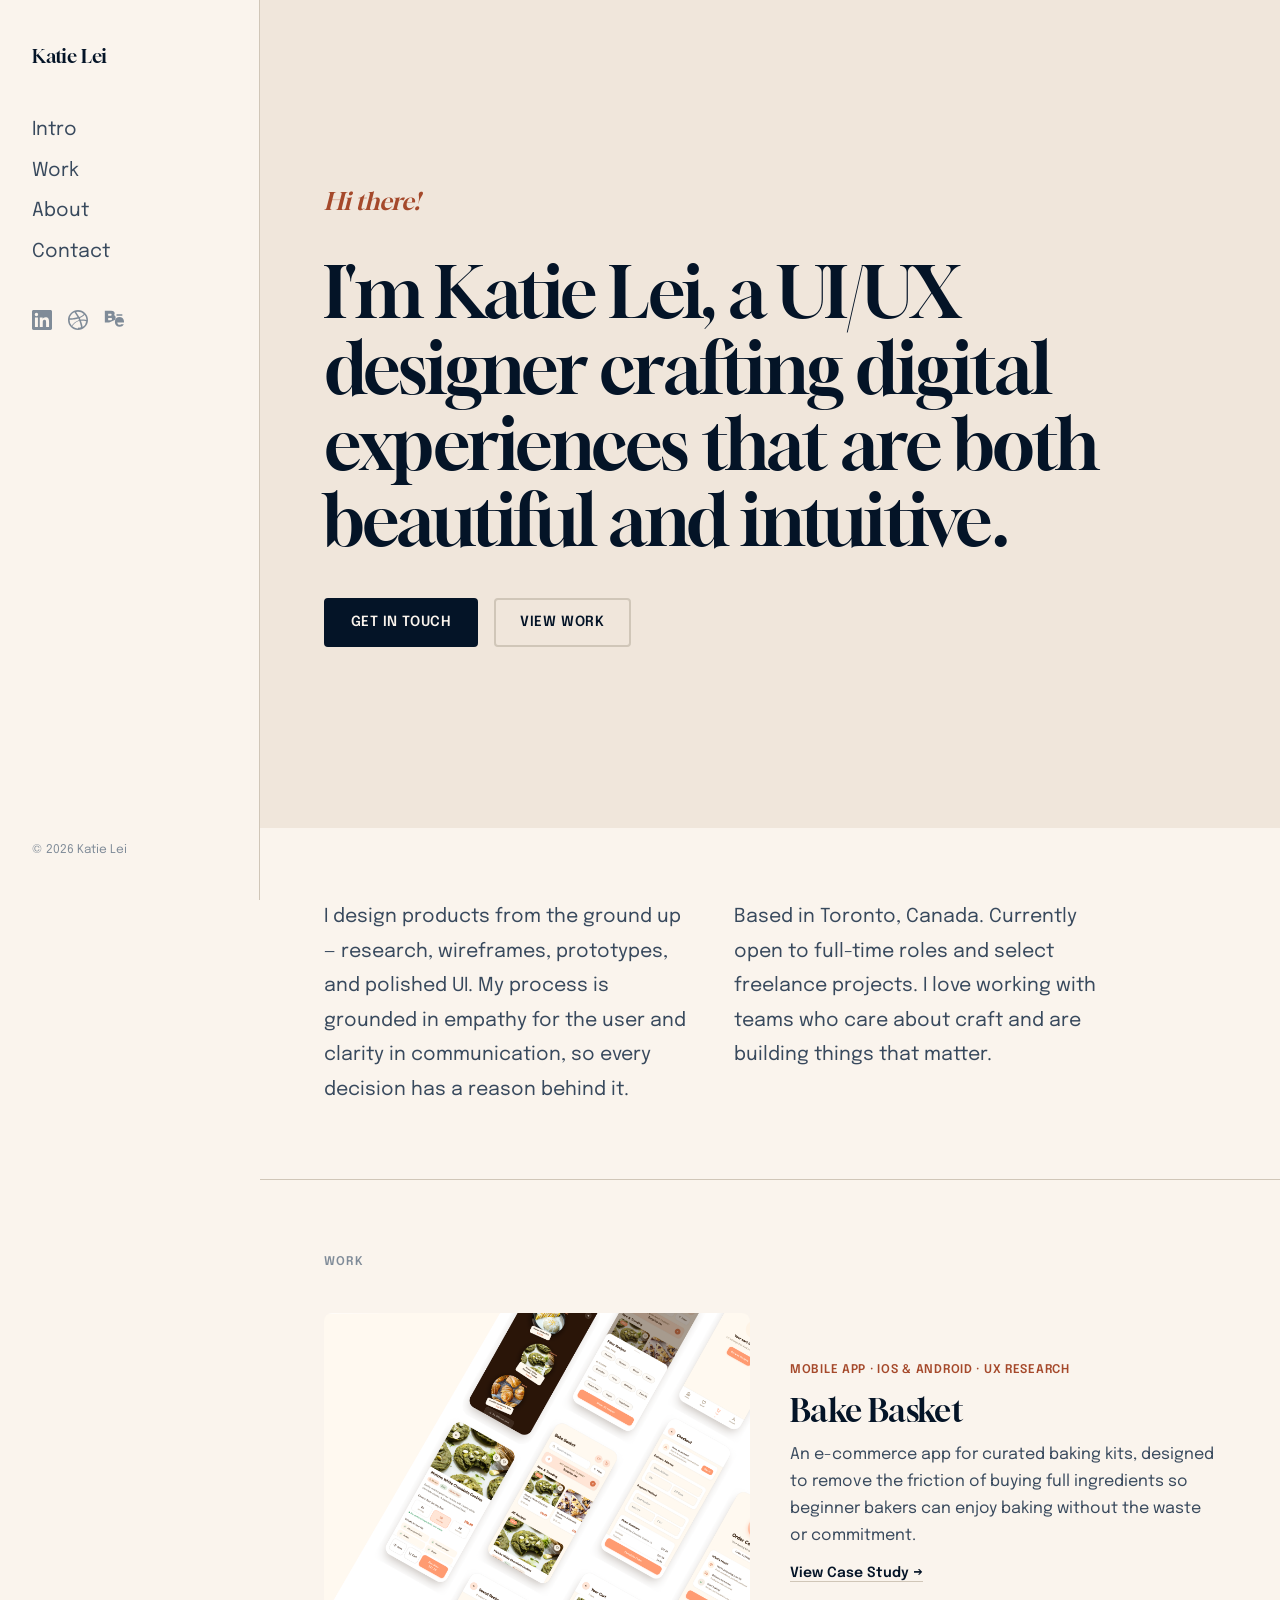
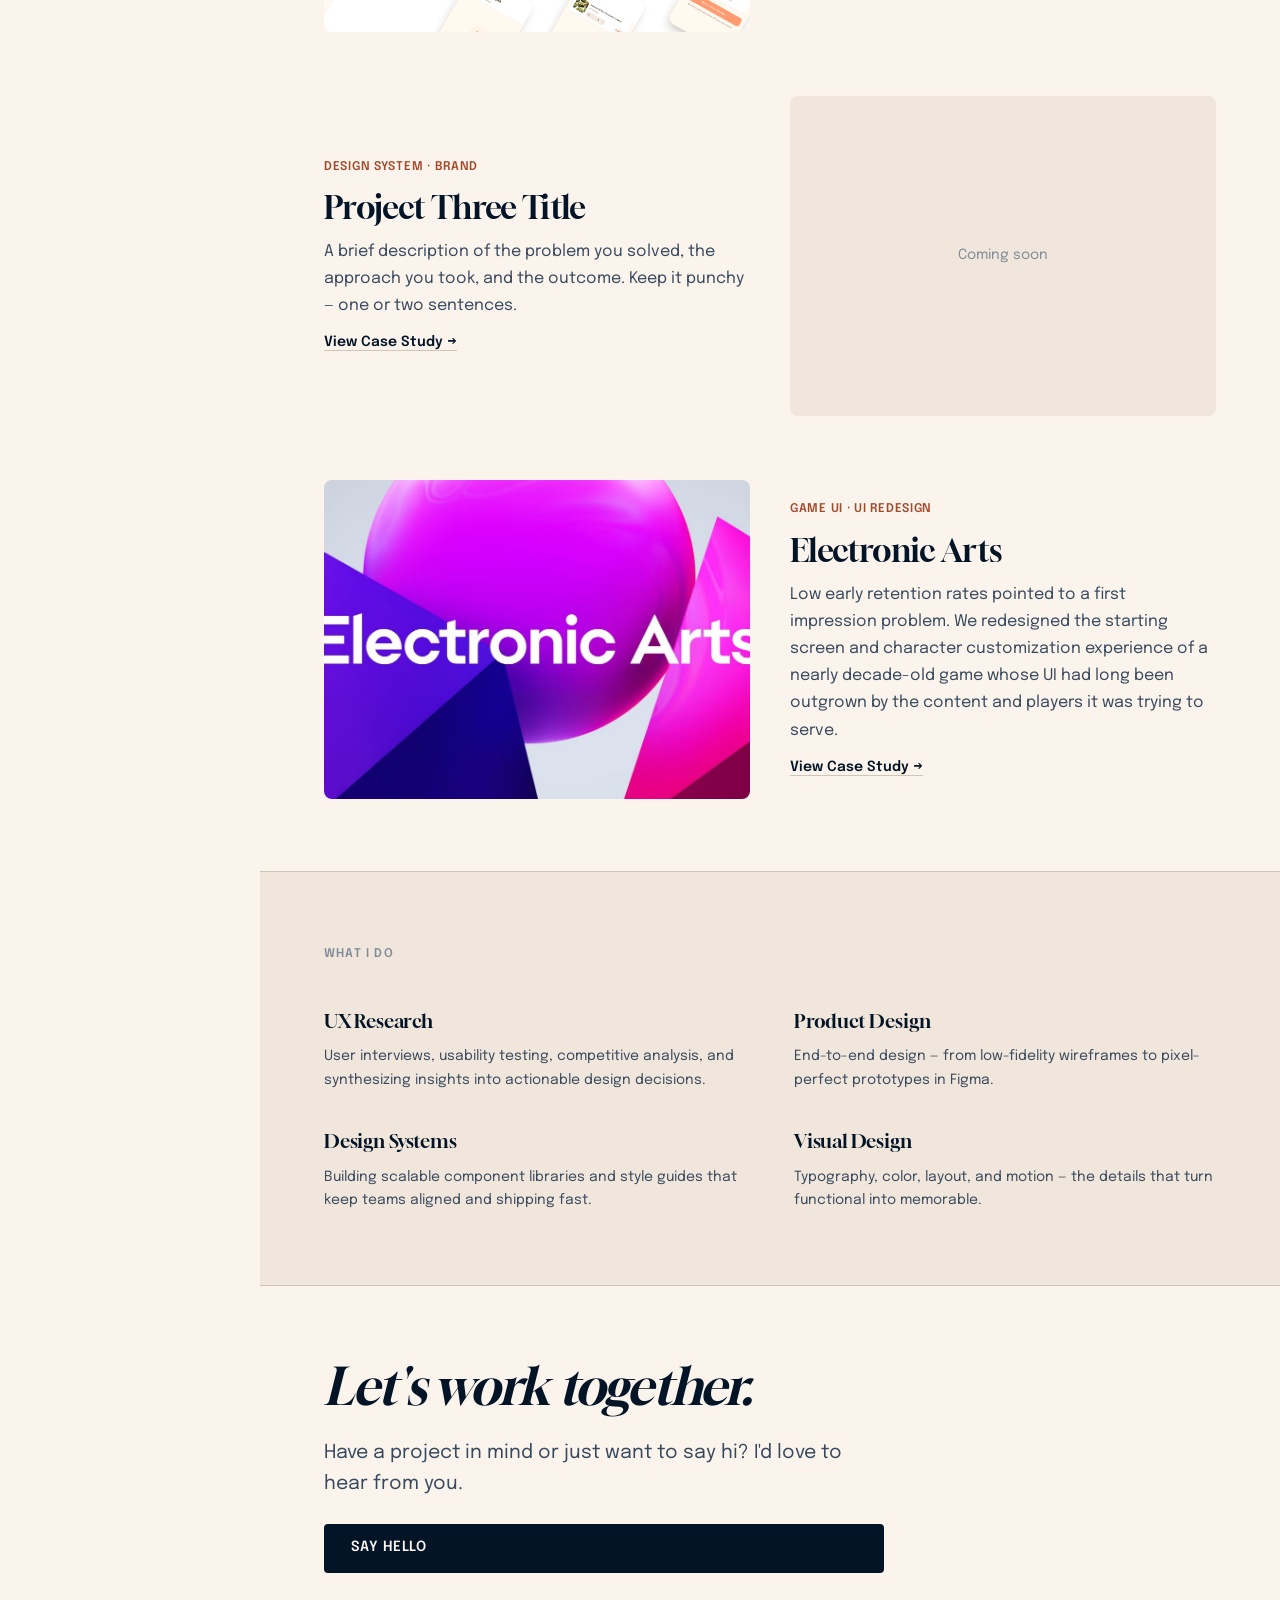
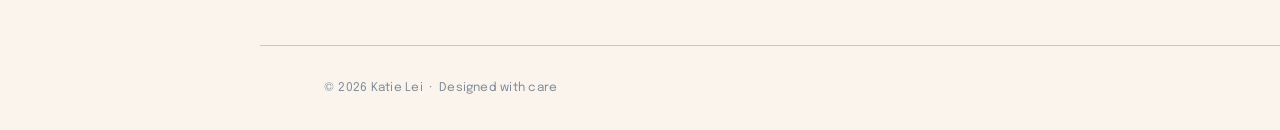
==== index.html @ fad23f59 "Initial commit: portfolio site with Bake Basket and EA case studies Co-Authored-By: Claude Sonnet 4." ====
<!DOCTYPE html>
<html lang="en">
<head>
  <meta charset="UTF-8">
  <meta name="viewport" content="width=device-width, initial-scale=1.0">
  <title>Katie Lei — UI/UX Designer</title>
  <link rel="stylesheet" href="style.css">
</head>
<body>

  <!-- SIDEBAR -->
  <aside class="site-sidebar">
    <div class="sidebar-top">
      <a href="index.html" class="site-title">Katie Lei</a>
      <nav class="site-nav">
        <a href="#intro">Intro</a>
        <a href="#work">Work</a>
        <a href="#about">About</a>
        <a href="#contact">Contact</a>
      </nav>
      <div class="social-links">
        <a href="#" aria-label="LinkedIn">
          <svg xmlns="http://www.w3.org/2000/svg" width="20" height="20" viewBox="0 0 24 24" fill="currentColor"><path d="M20.447 20.452h-3.554v-5.569c0-1.328-.027-3.037-1.852-3.037-1.853 0-2.136 1.445-2.136 2.939v5.667H9.351V9h3.414v1.561h.046c.477-.9 1.637-1.85 3.37-1.85 3.601 0 4.267 2.37 4.267 5.455v6.286zM5.337 7.433a2.062 2.062 0 0 1-2.063-2.065 2.064 2.064 0 1 1 2.063 2.065zm1.782 13.019H3.555V9h3.564v11.452zM22.225 0H1.771C.792 0 0 .774 0 1.729v20.542C0 23.227.792 24 1.771 24h20.451C23.2 24 24 23.227 24 22.271V1.729C24 .774 23.2 0 22.222 0h.003z"/></svg>
        </a>
        <a href="#" aria-label="Dribbble">
          <svg xmlns="http://www.w3.org/2000/svg" width="20" height="20" viewBox="0 0 24 24" fill="currentColor"><path d="M12 0C5.374 0 0 5.373 0 12c0 6.628 5.374 12 12 12 6.628 0 12-5.372 12-12 0-6.627-5.372-12-12-12zm7.92 5.58a10.1 10.1 0 0 1 2.306 6.423c-.338-.065-3.716-.754-7.116-.327-.077-.189-.146-.378-.231-.566-.208-.496-.438-1-.674-1.49 3.776-1.537 5.494-3.748 5.715-4.04zM12 1.999a10.1 10.1 0 0 1 6.92 2.742c-.189.265-1.733 2.327-5.39 3.7-1.685-3.093-3.553-5.627-3.84-6.018A10.18 10.18 0 0 1 12 2zm-4.27.724c.277.377 2.107 2.916 3.816 5.955-4.816 1.28-9.07 1.258-9.51 1.25A10.12 10.12 0 0 1 7.73 2.724zM1.927 12.012v-.26c.426.009 5.387.074 10.52-1.458.296.574.57 1.158.824 1.742-.134.038-.269.077-.4.12-5.308 1.715-8.124 6.398-8.36 6.813A10.074 10.074 0 0 1 1.927 12zm10.073 10.074c-2.608 0-5.005-.935-6.864-2.476.196-.4 2.439-4.726 8.285-6.756.022-.008.044-.014.065-.022 1.48 3.84 2.09 7.056 2.25 7.995a10.07 10.07 0 0 1-3.736.26zm5.59-1.565c-.112-.663-.673-3.726-2.057-7.512 3.207-.514 6.016.33 6.369.44a10.127 10.127 0 0 1-4.312 7.072z"/></svg>
        </a>
        <a href="#" aria-label="Behance">
          <svg xmlns="http://www.w3.org/2000/svg" width="20" height="20" viewBox="0 0 24 24" fill="currentColor"><path d="M22 7h-7V5h7v2zm1.726 10c-.442 1.297-2.029 3-5.101 3-3.074 0-5.564-1.729-5.564-5.675 0-3.91 2.325-5.92 5.466-5.92 3.082 0 4.964 1.782 5.375 4.426.078.506.109 1.188.095 2.14H15.97c.13 3.211 3.483 3.312 4.588 2.029H23zm-7.726-5.025c.305-2.17 1.945-2.732 3.188-2.732 1.265 0 2.76.76 2.76 2.732H15zm-9.826 3.025H1V1h7.6c4.493 0 4.888 3.505 3.392 5.007 2.13.948 2.74 4.018.908 5.993zM5 6.8h2.987c1.504 0 1.504-2.3 0-2.3H5v2.3zm0 5.4h3.38c1.685 0 1.685-2.6 0-2.6H5v2.6z"/></svg>
        </a>
      </div>
    </div>
    <div class="sidebar-bottom">
      <p class="copyright">© 2026 Katie Lei</p>
    </div>
  </aside>

  <!-- MAIN CONTENT -->
  <main class="site-main">

    <!-- HERO -->
    <section class="hero" id="intro">
      <div class="hero-inner">
        <p class="hero-greeting">Hi there!</p>
        <h1 class="hero-title">I'm Katie Lei, a UI/UX designer crafting digital experiences that are both beautiful and intuitive.</h1>
        <div class="hero-buttons">
          <a href="#contact" class="btn btn-primary">Get In Touch</a>
          <a href="#work" class="btn btn-outline">View Work</a>
        </div>
      </div>
    </section>

    <!-- ABOUT -->
    <section class="about-cols" id="about">
      <div class="about-col">
        <p>I design products from the ground up — research, wireframes, prototypes, and polished UI. My process is grounded in empathy for the user and clarity in communication, so every decision has a reason behind it.</p>
      </div>
      <div class="about-col">
        <p>Based in Toronto, Canada. Currently open to full-time roles and select freelance projects. I love working with teams who care about craft and are building things that matter.</p>
      </div>
    </section>

    <!-- WORK -->
    <section class="work" id="work">
      <h2 class="section-label">Work</h2>
      <div class="work-grid">

        <!-- BAKEBASKET — Project 1 -->
        <article class="work-card">
          <a href="bakebasket-case-study.html" class="work-card-image work-card-image--link">
            <img
              src="images/bakebasket%20display.png"
              alt="Bake Basket app cover"
              loading="lazy"
            />
          </a>
          <div class="work-card-body">
            <span class="work-tag">Mobile App · iOS &amp; Android · UX Research</span>
            <h3>Bake Basket</h3>
            <p>An e-commerce app for curated baking kits, designed to remove the friction of buying full ingredients so beginner bakers can enjoy baking without the waste or commitment.</p>
            <a href="bakebasket-case-study.html" class="work-link">View Case Study →</a>
          </div>
        </article>

        <article class="work-card">
          <div class="work-card-image">
            <div class="work-card-placeholder">
              <span>Coming soon</span>
            </div>
          </div>
          <div class="work-card-body">
            <span class="work-tag">Design System · Brand</span>
            <h3>Project Three Title</h3>
            <p>A brief description of the problem you solved, the approach you took, and the outcome. Keep it punchy — one or two sentences.</p>
            <a href="#" class="work-link">View Case Study →</a>
          </div>
        </article>

        <article class="work-card">
          <a href="game-revamp-case-study.html" class="work-card-image work-card-image--link">
            <img
              src="images/ea.jpg"
              alt="Electronic Arts project cover"
              loading="lazy"
            />
          </a>
          <div class="work-card-body">
            <span class="work-tag">Game UI · UI Redesign</span>
            <h3>Electronic Arts</h3>
            <p>Low early retention rates pointed to a first impression problem. We redesigned the starting screen and character customization experience of a nearly decade-old game whose UI had long been outgrown by the content and players it was trying to serve.</p>
            <a href="game-revamp-case-study.html" class="work-link">View Case Study →</a>
          </div>
        </article>

      </div>
    </section>

    <!-- SKILLS -->
    <section class="skills">
      <h2 class="section-label">What I Do</h2>
      <div class="skills-grid">
        <div class="skill-item">
          <h3>UX Research</h3>
          <p>User interviews, usability testing, competitive analysis, and synthesizing insights into actionable design decisions.</p>
        </div>
        <div class="skill-item">
          <h3>Product Design</h3>
          <p>End-to-end design — from low-fidelity wireframes to pixel-perfect prototypes in Figma.</p>
        </div>
        <div class="skill-item">
          <h3>Design Systems</h3>
          <p>Building scalable component libraries and style guides that keep teams aligned and shipping fast.</p>
        </div>
        <div class="skill-item">
          <h3>Visual Design</h3>
          <p>Typography, color, layout, and motion — the details that turn functional into memorable.</p>
        </div>
      </div>
    </section>

    <!-- CONTACT -->
    <section class="contact" id="contact">
      <div class="contact-inner">
        <h2>Let's work together.</h2>
        <p>Have a project in mind or just want to say hi? I'd love to hear from you.</p>
        <a href="mailto:katie.sinlei@gmail.com" class="btn btn-primary">Say Hello</a>
      </div>
    </section>

    <!-- FOOTER -->
    <footer class="site-footer">
      <p>© 2026 Katie Lei &nbsp;·&nbsp; Designed with care</p>
    </footer>

  </main>

</body>
</html>
---- style.css ----
/* -------------------------------------------------------
   Fonts
------------------------------------------------------- */
@import url('https://fonts.googleapis.com/css2?family=Gloock&family=Epilogue:ital,wght@0,300;0,400;0,500;0,600;0,700;1,300;1,400&display=swap');

/* Albert Sans kept for case study page compatibility */
@font-face {
  font-family: 'Albert Sans';
  src: url('bjork/assets/fonts/AlbertSans-VariableFont_wght.woff2') format('woff2');
  font-weight: 100 900;
  font-style: normal;
}

@font-face {
  font-family: 'Albert Sans';
  src: url('bjork/assets/fonts/AlbertSans-Italic-VariableFont_wght.woff2') format('woff2');
  font-weight: 100 900;
  font-style: italic;
}

/* -------------------------------------------------------
   Design Tokens
------------------------------------------------------- */
:root {
  /* Warm editorial palette — OKLCH */
  --color-bg:          oklch(97% 0.012 72);   /* warm parchment */
  --color-bg-2:        oklch(93% 0.018 72);   /* deeper parchment */
  --color-rule:        oklch(83% 0.022 75);   /* warm tan border */
  --color-ink:         oklch(19% 0.045 252);  /* deep navy */
  --color-ink-2:       oklch(40% 0.04 252);   /* mid navy */
  --color-ink-3:       oklch(63% 0.025 252);  /* light navy */
  --color-accent:      oklch(52% 0.13 38);    /* warm rust */

  /* Legacy aliases used by case study styles */
  --color-foreground:  var(--color-ink);
  --color-background:  var(--color-bg);
  --color-primary:     var(--color-ink);
  --color-secondary:   var(--color-ink-2);
  --color-tertiary:    var(--color-rule);
  --color-quaternary:  var(--color-bg-2);

  /* Typography */
  --font-display: 'Gloock', Georgia, serif;
  --font-body:    'Epilogue', 'Albert Sans', system-ui, sans-serif;
  --font-base:    var(--font-body);

  /* Type scale */
  --size-xs:   0.75rem;
  --size-sm:   0.875rem;
  --size-base: 1rem;
  --size-lg:   1.2rem;
  --size-xl:   1.5rem;
  --size-2xl:  2.25rem;
  --size-3xl:  3.25rem;
  --size-4xl:  5rem;

  /* Layout */
  --sidebar-width:    260px;
  --content-max:      900px;
  --spacing-section:  8vh;

  /* Motion */
  --ease-out: cubic-bezier(0.16, 1, 0.3, 1);
  --dur-fast: 150ms;
  --dur-base: 250ms;
}

/* -------------------------------------------------------
   Reset & Base
------------------------------------------------------- */
*, *::before, *::after { box-sizing: border-box; margin: 0; padding: 0; }

html { scroll-behavior: smooth; }

body {
  font-family: var(--font-body);
  font-size: var(--size-base);
  line-height: 1.7;
  color: var(--color-ink);
  background: var(--color-bg);
  display: flex;
  min-height: 100vh;
  -webkit-font-smoothing: antialiased;
}

a { color: inherit; text-decoration: none; text-underline-offset: 0.25em; }

@media (prefers-reduced-motion: reduce) {
  *, *::before, *::after {
    transition-duration: 0.01ms !important;
    animation-duration: 0.01ms !important;
  }
  html { scroll-behavior: auto; }
}

/* -------------------------------------------------------
   Sidebar
------------------------------------------------------- */
.site-sidebar {
  position: fixed;
  top: 0;
  left: 0;
  width: var(--sidebar-width);
  height: 100vh;
  padding: 2.5rem 2rem;
  display: flex;
  flex-direction: column;
  justify-content: space-between;
  border-right: 1px solid var(--color-rule);
  background: var(--color-bg);
  z-index: 100;
}

.sidebar-top {
  display: flex;
  flex-direction: column;
  gap: 2.5rem;
}

.site-title {
  font-family: var(--font-display);
  font-size: var(--size-lg);
  font-weight: 400;
  letter-spacing: -0.01em;
  color: var(--color-ink);
  transition: color var(--dur-fast) var(--ease-out);
}

.site-title:hover { color: var(--color-accent); }

.site-nav {
  display: flex;
  flex-direction: column;
  gap: 0.3rem;
}

.site-nav a {
  font-size: var(--size-lg);
  font-weight: 400;
  color: var(--color-ink-2);
  transition: color var(--dur-fast) var(--ease-out);
  padding: 0.1rem 0;
}

.site-nav a:hover { color: var(--color-ink); }

.social-links {
  display: flex;
  gap: 1rem;
  align-items: center;
}

.social-links a {
  color: var(--color-ink-3);
  transition: color var(--dur-fast) var(--ease-out);
  display: flex;
  align-items: center;
}

.social-links a:hover { color: var(--color-accent); }

.sidebar-bottom .copyright {
  font-size: var(--size-xs);
  color: var(--color-ink-3);
}

/* -------------------------------------------------------
   Main Content
------------------------------------------------------- */
.site-main {
  margin-left: var(--sidebar-width);
  flex: 1;
  min-height: 100vh;
}

/* -------------------------------------------------------
   Hero
------------------------------------------------------- */
.hero {
  min-height: 92vh;
  background: var(--color-bg-2);
  display: flex;
  align-items: center;
  padding: 6rem 5vw;
}

.hero-inner {
  max-width: var(--content-max);
  display: flex;
  flex-direction: column;
  gap: 2rem;
}

.hero-greeting {
  font-family: var(--font-display);
  font-size: var(--size-xl);
  font-weight: 400;
  font-style: italic;
  color: var(--color-accent);
  margin: 0;
  letter-spacing: 0;
}

.hero-title {
  font-family: var(--font-display);
  font-size: clamp(2.5rem, 5.5vw, 5.25rem);
  font-weight: 400;
  line-height: 1.08;
  letter-spacing: -0.025em;
  color: var(--color-ink);
  margin: 0;
  max-width: 18ch;
}

.hero-buttons {
  display: flex;
  gap: 1rem;
  flex-wrap: wrap;
  padding-top: 0.5rem;
}

/* -------------------------------------------------------
   Section Rule
------------------------------------------------------- */
.section-rule {
  border: none;
  border-top: 1px solid var(--color-rule);
  margin: 0;
}

/* -------------------------------------------------------
   Buttons
------------------------------------------------------- */
.btn {
  display: inline-block;
  padding: 0.75em 1.75em;
  font-family: var(--font-body);
  font-size: var(--size-sm);
  font-weight: 600;
  letter-spacing: 0.04em;
  text-transform: uppercase;
  border-radius: 0.25rem;
  cursor: pointer;
  transition: background var(--dur-fast) var(--ease-out),
              color var(--dur-fast) var(--ease-out),
              border-color var(--dur-fast) var(--ease-out);
}

.btn-primary {
  background: var(--color-ink);
  color: var(--color-bg);
  border: 2px solid var(--color-ink);
}

.btn-primary:hover {
  background: var(--color-accent);
  border-color: var(--color-accent);
}

.btn-outline {
  background: transparent;
  color: var(--color-ink);
  border: 2px solid var(--color-rule);
}

.btn-outline:hover {
  border-color: var(--color-ink);
}

/* -------------------------------------------------------
   About Columns
------------------------------------------------------- */
.about-cols {
  display: grid;
  grid-template-columns: 1fr 1fr;
  gap: 3rem;
  padding: var(--spacing-section) 5vw;
  max-width: var(--content-max);
}

.about-col p {
  font-size: var(--size-lg);
  line-height: 1.8;
  color: var(--color-ink-2);
  max-width: 52ch;
}

/* -------------------------------------------------------
   Work
------------------------------------------------------- */
.work {
  padding: var(--spacing-section) 5vw;
  border-top: 1px solid var(--color-rule);
}

.section-label {
  font-size: var(--size-xs);
  font-weight: 600;
  letter-spacing: 0.1em;
  text-transform: uppercase;
  color: var(--color-ink-3);
  margin-bottom: 2.5rem;
}

.work-grid {
  display: flex;
  flex-direction: column;
  gap: 4rem;
  max-width: var(--content-max);
}

.work-card {
  display: grid;
  grid-template-columns: 1fr 1fr;
  gap: 2.5rem;
  align-items: center;
}

.work-card:nth-child(even) {
  direction: rtl;
}

.work-card:nth-child(even) > * {
  direction: ltr;
}

.work-card-image {
  aspect-ratio: 4/3;
  border-radius: 0.5rem;
  overflow: hidden;
  display: block;
}

.work-card-placeholder {
  width: 100%;
  height: 100%;
  display: flex;
  align-items: center;
  justify-content: center;
  background: var(--color-bg-2);
  color: var(--color-ink-3);
  font-size: var(--size-sm);
}

.work-card-body {
  display: flex;
  flex-direction: column;
  gap: 0.75rem;
}

.work-tag {
  font-size: var(--size-xs);
  font-weight: 600;
  letter-spacing: 0.06em;
  text-transform: uppercase;
  color: var(--color-accent);
}

.work-card h3 {
  font-family: var(--font-display);
  font-size: clamp(var(--size-xl), 2.5vw, var(--size-2xl));
  font-weight: 400;
  line-height: 1.15;
  letter-spacing: -0.02em;
}

.work-card p {
  color: var(--color-ink-2);
  font-size: var(--size-base);
}

.work-link {
  font-size: var(--size-sm);
  font-weight: 600;
  color: var(--color-ink);
  text-decoration: underline;
  text-underline-offset: 0.3em;
  text-decoration-color: var(--color-rule);
  transition: color var(--dur-fast) var(--ease-out),
              text-decoration-color var(--dur-fast) var(--ease-out);
  align-self: flex-start;
}

.work-link:hover {
  color: var(--color-accent);
  text-decoration-color: var(--color-accent);
}

/* -------------------------------------------------------
   Skills
------------------------------------------------------- */
.skills {
  padding: var(--spacing-section) 5vw;
  background: var(--color-bg-2);
  border-top: 1px solid var(--color-rule);
}

.skills-grid {
  display: grid;
  grid-template-columns: repeat(2, 1fr);
  gap: 2rem 3rem;
  max-width: var(--content-max);
}

.skill-item h3 {
  font-family: var(--font-display);
  font-size: var(--size-lg);
  font-weight: 400;
  letter-spacing: -0.01em;
  margin-bottom: 0.5rem;
}

.skill-item p {
  font-size: var(--size-sm);
  color: var(--color-ink-2);
  line-height: 1.7;
}

/* -------------------------------------------------------
   Contact
------------------------------------------------------- */
.contact {
  padding: var(--spacing-section) 5vw;
  border-top: 1px solid var(--color-rule);
}

.contact-inner {
  max-width: 560px;
  display: flex;
  flex-direction: column;
  gap: 1.5rem;
}

.contact h2 {
  font-family: var(--font-display);
  font-size: clamp(var(--size-2xl), 4vw, var(--size-3xl));
  font-weight: 400;
  font-style: italic;
  letter-spacing: -0.025em;
  line-height: 1.1;
}

.contact p {
  font-size: var(--size-lg);
  color: var(--color-ink-2);
  line-height: 1.6;
}

/* -------------------------------------------------------
   Footer
------------------------------------------------------- */
.site-footer {
  padding: 2rem 5vw;
  border-top: 1px solid var(--color-rule);
  font-size: var(--size-xs);
  color: var(--color-ink-3);
  letter-spacing: 0.02em;
}

/* -------------------------------------------------------
   Focus Styles
------------------------------------------------------- */
:focus-visible {
  outline: 2px solid var(--color-accent);
  outline-offset: 3px;
  border-radius: 2px;
}

/* Remove default outline — only show on keyboard nav */
:focus:not(:focus-visible) { outline: none; }

/* -------------------------------------------------------
   Work card with real image
------------------------------------------------------- */
.work-card-image--link {
  display: block;
  aspect-ratio: 4/3;
  border-radius: 0.5rem;
  overflow: hidden;
}

.work-card-image--link img {
  width: 100%;
  height: 100%;
  object-fit: cover;
  display: block;
  transition: transform var(--dur-base) var(--ease-out),
              opacity var(--dur-base) var(--ease-out);
}

.work-card-image--link:hover img {
  transform: scale(1.03);
  opacity: 0.9;
}

/* -------------------------------------------------------
   Case Study Page
------------------------------------------------------- */
.cs-hero {
  background: #cfe0d8;
  padding: 5rem 5vw 0;
}

.cs-hero-inner {
  max-width: var(--content-max);
}

.cs-back {
  display: inline-flex;
  align-items: center;
  gap: 0.4rem;
  font-size: var(--size-sm);
  font-weight: 500;
  color: var(--color-ink-2);
  margin-bottom: 2.5rem;
  transition: color var(--dur-fast) var(--ease-out);
}

.cs-back:hover { color: var(--color-ink); }

.cs-tag {
  font-size: var(--size-xs);
  font-weight: 600;
  letter-spacing: 0.08em;
  text-transform: uppercase;
  color: #753f06;
  margin-bottom: 1rem;
  display: block;
}

.cs-title {
  font-family: var(--font-display);
  font-size: clamp(var(--size-2xl), 4vw, var(--size-4xl));
  font-weight: 400;
  line-height: 1.05;
  letter-spacing: -0.03em;
  color: var(--color-ink);
  margin-bottom: 1.25rem;
}

.cs-subtitle {
  font-size: var(--size-xl);
  color: var(--color-secondary);
  max-width: 600px;
  margin-bottom: 3rem;
}

.cs-meta-row {
  display: flex;
  gap: 3rem;
  flex-wrap: wrap;
  padding: 1.75rem 0;
  border-top: 1px solid rgba(0,0,0,0.12);
  margin-top: auto;
}

.cs-meta-item {
  display: flex;
  flex-direction: column;
  gap: 0.2rem;
}

.cs-meta-label {
  font-size: var(--size-xs);
  font-weight: 600;
  letter-spacing: 0.07em;
  text-transform: uppercase;
  color: #753f06;
}

.cs-meta-value {
  font-size: var(--size-sm);
  color: var(--color-foreground);
  font-weight: 500;
}

.cs-cover {
  width: 100%;
  max-width: var(--content-max);
  height: auto;
  display: block;
  border-radius: 0.5rem 0.5rem 0 0;
  margin-top: 3rem;
}

.cs-cover--constrained {
  max-height: 360px;
  object-fit: contain;
  border-radius: 0.5rem;
}

/* Case study body sections */
.cs-body {
  padding: 0 5vw;
}

.cs-section {
  padding: 5rem 0;
  border-bottom: 1px solid var(--color-rule);
  max-width: var(--content-max);
}

.cs-section:last-child { border-bottom: none; }

.cs-section-label {
  font-size: var(--size-xs);
  font-weight: 700;
  letter-spacing: 0.1em;
  text-transform: uppercase;
  color: #d89c2f;
  margin-bottom: 1rem;
  display: block;
}

.cs-section h2 {
  font-family: var(--font-display);
  font-size: var(--size-2xl);
  font-weight: 400;
  line-height: 1.2;
  letter-spacing: -0.02em;
  margin-bottom: 1.5rem;
}

/* Sub-heading within a section (no top label, needs space above) */
.cs-section-subhead {
  margin-top: 3rem;
  margin-bottom: 1rem;
}

.cs-section p {
  font-size: var(--size-lg);
  color: var(--color-ink-2);
  line-height: 1.75;
  max-width: 680px;
}

.cs-section p + p { margin-top: 1rem; }

/* Two-col layout within case study */
.cs-two-col {
  display: grid;
  grid-template-columns: 1fr 1fr;
  gap: 3rem;
  margin-top: 2.5rem;
}

/* Highlight / callout block — editorial blockquote style, no border stripe */
.cs-callout {
  background: var(--color-bg-2);
  border: 1px solid var(--color-rule);
  border-radius: 0.5rem;
  padding: 1.75rem 2rem 1.75rem 3.25rem;
  margin: 2rem 0;
  max-width: 680px;
  position: relative;
}

.cs-callout::before {
  content: '\201C';
  font-family: var(--font-display);
  font-size: 4.5rem;
  line-height: 1;
  color: var(--color-accent);
  opacity: 0.35;
  position: absolute;
  top: 0.25rem;
  left: 0.75rem;
  pointer-events: none;
}

.cs-callout p {
  font-family: var(--font-display);
  font-size: var(--size-xl);
  font-style: normal;
  color: var(--color-ink);
  margin: 0;
  line-height: 1.6;
  max-width: none;
}

/* Quote blocks from user research */
.cs-quotes {
  display: flex;
  flex-direction: column;
  gap: 1.25rem;
  margin-top: 2rem;
  max-width: 680px;
}

.cs-quote {
  background: var(--color-quaternary);
  border-radius: 0.5rem;
  padding: 1.25rem 1.5rem;
  font-size: var(--size-base);
  color: var(--color-secondary);
  font-style: italic;
  line-height: 1.65;
  position: relative;
}

.cs-quote::before {
  content: '\201C';
  font-size: 3rem;
  line-height: 1;
  color: #d89c2f;
  position: absolute;
  top: 0.5rem;
  left: 1rem;
  font-style: normal;
}

.cs-quote p { padding-left: 1.5rem; margin: 0; font-size: var(--size-base); }

/* Takeaway list */
.cs-takeaways {
  list-style: none;
  margin-top: 1.5rem;
  display: flex;
  flex-direction: column;
  gap: 0.75rem;
  max-width: 680px;
}

.cs-takeaways li {
  display: flex;
  gap: 0.75rem;
  align-items: flex-start;
  font-size: var(--size-base);
  color: var(--color-secondary);
  line-height: 1.6;
}

.cs-takeaways li::before {
  content: '';
  flex-shrink: 0;
  width: 8px;
  height: 8px;
  border-radius: 50%;
  background: #d89c2f;
  margin-top: 0.55em;
}

/* Competitive analysis table */
.cs-table {
  width: 100%;
  max-width: 680px;
  border-collapse: collapse;
  margin-top: 1.5rem;
  font-size: var(--size-sm);
}

.cs-table th {
  text-align: left;
  padding: 0.6rem 1rem;
  background: var(--color-foreground);
  color: var(--color-background);
  font-weight: 600;
  font-size: var(--size-xs);
  letter-spacing: 0.05em;
  text-transform: uppercase;
}

.cs-table td {
  padding: 0.65rem 1rem;
  border-bottom: 1px solid var(--color-tertiary);
  color: var(--color-secondary);
  vertical-align: top;
}

.cs-table tr:last-child td { border-bottom: none; }

.cs-table .check { color: #2a7d4f; font-weight: 700; }
.cs-table .cross { color: #b94040; }

/* Competitor logos */
.cs-competitor-logos {
  display: grid;
  grid-template-columns: repeat(3, 1fr);
  gap: 1.25rem;
  margin-top: 2rem;
  max-width: 680px;
}

.cs-competitor {
  background: #fff;
  border: 1px solid var(--color-tertiary);
  border-radius: 0.5rem;
  padding: 1.5rem 1.25rem;
  display: flex;
  align-items: center;
  justify-content: center;
  aspect-ratio: 3/2;
}

.cs-competitor img {
  max-width: 100%;
  max-height: 64px;
  object-fit: contain;
  width: 100%;
}

/* Persona card */
.cs-persona {
  display: grid;
  grid-template-columns: 220px 1fr;
  gap: 2.5rem;
  background: var(--color-quaternary);
  border-radius: 0.75rem;
  padding: 2rem;
  margin-top: 2rem;
  max-width: 680px;
  align-items: start;
}

.cs-persona-left {
  display: flex;
  flex-direction: column;
  gap: 1.5rem;
}

.cs-persona-left img {
  width: 100%;
  border-radius: 0.5rem;
  object-fit: cover;
  aspect-ratio: 2/3;
  display: block;
}

.cs-persona-info h3 {
  font-size: var(--size-xl);
  font-weight: 700;
  margin-bottom: 0.25rem;
}

.cs-persona-info .cs-persona-role {
  font-size: var(--size-sm);
  color: var(--color-secondary);
  margin-bottom: 1rem;
}

.cs-persona-bio {
  font-size: var(--size-sm) !important;
  color: var(--color-secondary);
  line-height: 1.65;
  margin-bottom: 1.25rem !important;
}

.cs-persona-cols {
  display: grid;
  grid-template-columns: 1fr 1fr;
  gap: 1rem;
}

.cs-persona-col h4 {
  font-size: var(--size-xs);
  font-weight: 700;
  letter-spacing: 0.07em;
  text-transform: uppercase;
  color: #753f06;
  margin-bottom: 0.5rem;
}

.cs-persona-col ul {
  list-style: none;
  display: flex;
  flex-direction: column;
  gap: 0.35rem;
}

.cs-persona-col ul li {
  font-size: var(--size-xs);
  color: var(--color-secondary);
  padding-left: 0.85rem;
  position: relative;
}

.cs-persona-col ul li::before {
  content: '—';
  position: absolute;
  left: 0;
  color: #d89c2f;
}

/* Wireframe grid — portrait phone screens */
.cs-wireframe-grid {
  display: grid;
  grid-template-columns: repeat(3, 1fr);
  gap: 1.25rem;
  margin-top: 2rem;
  max-width: var(--content-max);
}

.cs-wireframe-grid img {
  width: 100%;
  border-radius: 0.75rem;
  display: block;
  object-fit: contain;
  background: var(--color-quaternary);
}

@media (max-width: 700px) {
  .cs-wireframe-grid { grid-template-columns: repeat(2, 1fr); }
}

/* Full-width image */
.cs-img-full {
  width: 100%;
  max-width: var(--content-max);
  border-radius: 0.5rem;
  display: block;
  margin-top: 2rem;
}

/* Image grid */
.cs-img-grid {
  display: grid;
  grid-template-columns: repeat(auto-fit, minmax(200px, 1fr));
  gap: 1rem;
  margin-top: 2rem;
  max-width: var(--content-max);
}

.cs-img-grid img {
  width: 100%;
  border-radius: 0.5rem;
  display: block;
  object-fit: cover;
  aspect-ratio: 3/4;
}

/* HMW statement — no border stripe */
.cs-hmw {
  font-family: var(--font-display);
  font-size: var(--size-xl);
  font-weight: 400;
  font-style: italic;
  color: var(--color-ink);
  line-height: 1.4;
  max-width: 640px;
  margin-top: 1.5rem;
  padding: 1.25rem 1.5rem;
  background: var(--color-bg-2);
  border: 1px solid var(--color-rule);
  border-radius: 0.5rem;
}

/* Stats row */
.cs-stats {
  display: flex;
  gap: 3rem;
  flex-wrap: wrap;
  margin-top: 2rem;
}

.cs-stat-number {
  font-size: var(--size-3xl);
  font-weight: 700;
  color: #d89c2f;
  line-height: 1;
  letter-spacing: -0.03em;
}

.cs-stat-label {
  font-size: var(--size-sm);
  color: var(--color-ink-2);
  margin-top: 0.25rem;
}

/* -------------------------------------------------------
   Key Findings
------------------------------------------------------- */
.cs-subheading {
  font-family: var(--font-display);
  font-size: var(--size-xl);
  font-weight: 400;
  color: var(--color-ink);
  margin-top: 3rem;
  margin-bottom: 1.5rem;
}

.cs-findings {
  display: grid;
  grid-template-columns: repeat(3, 1fr);
  gap: 1.5rem;
  margin-bottom: 1rem;
}

.cs-finding {
  background: var(--color-bg-2);
  border: 1px solid var(--color-rule);
  border-radius: 0.5rem;
  padding: 1.75rem;
}

.cs-finding-num {
  display: block;
  font-family: var(--font-display);
  font-size: var(--size-2xl);
  font-weight: 400;
  color: var(--color-accent);
  line-height: 1;
  margin-bottom: 0.75rem;
}

.cs-finding-title {
  font-family: var(--font-display);
  font-size: var(--size-lg);
  font-weight: 400;
  color: var(--color-ink);
  margin: 0 0 0.75rem;
  line-height: 1.3;
}

.cs-finding p {
  font-size: var(--size-sm);
  color: var(--color-ink-2);
  line-height: 1.65;
  margin: 0;
}

@media (max-width: 768px) {
  .cs-findings { grid-template-columns: 1fr; }
}

/* -------------------------------------------------------
   Iterations Section
------------------------------------------------------- */
.cs-iterations-grid {
  display: grid;
  grid-template-columns: repeat(2, 1fr);
  gap: 1.25rem;
  margin-top: 0.5rem;
}

.cs-iteration-img {
  width: 100%;
  height: auto;
  display: block;
  border-radius: 0.5rem;
  border: 1px solid var(--color-rule);
}

.cs-iteration-figure {
  display: flex;
  flex-direction: column;
  gap: 0;
  margin: 0;
}

.cs-iteration-figure--wide {
  grid-column: 1 / -1;
}

.cs-iteration-row {
  grid-column: 1 / -1;
  display: flex;
  align-items: flex-start;
  gap: 1.25rem;
}

.cs-iteration-row__main {
  flex: 2;
  min-width: 0;
}

.cs-iteration-row__aside {
  flex: 1;
  min-width: 0;
  border-radius: 0.5rem;
  border: 1px solid var(--color-rule);
}

.cs-iteration-group {
  border: 1px solid var(--color-rule);
  border-radius: 0.5rem;
  overflow: hidden;
}

.cs-iteration-group__images {
  display: grid;
  grid-template-columns: 1fr 1fr;
  gap: 1.25rem;
  padding: 1.25rem;
  background: var(--color-bg);
}

.cs-iteration-group__images .cs-iteration-img {
  border: 1px solid var(--color-rule);
  border-radius: 0.5rem;
  max-width: 260px;
  justify-self: center;
}

.cs-iteration-group .cs-iteration-caption {
  border: none;
  border-top: 1px solid var(--color-rule);
  border-radius: 0;
}

.cs-iteration-stack {
  display: flex;
  flex-direction: column;
  gap: 1.25rem;
}

/* -------------------------------------------------------
   Final Few Screens
------------------------------------------------------- */
.cs-final-grid {
  display: grid;
  grid-template-columns: repeat(3, 1fr);
  gap: 1.25rem;
  margin-top: 2rem;
}

@media (max-width: 768px) {
  .cs-final-grid { grid-template-columns: repeat(2, 1fr); }
}

.cs-proto-cta {
  margin-top: 2.5rem;
  display: flex;
  justify-content: center;
}

.cs-two-col-imgs {
  display: grid;
  grid-template-columns: 1fr 1fr;
  gap: 1.25rem;
  margin-top: 2rem;
}

@media (max-width: 768px) {
  .cs-two-col-imgs { grid-template-columns: 1fr; }
}

.cs-screen-finding {
  margin-top: 3rem;
  display: flex;
  flex-direction: column;
  gap: 0;
}

.cs-screen-finding .cs-img-full {
  border-radius: 0.5rem 0.5rem 0 0;
  border: 1px solid var(--color-rule);
  border-bottom: none;
  width: 100%;
  height: auto;
  display: block;
}

.cs-finding-summary {
  background: var(--color-bg-2);
  border: 1px solid var(--color-rule);
  border-radius: 0 0 0.5rem 0.5rem;
  padding: 2rem 2.25rem;
}

.cs-finding-summary p {
  font-size: var(--size-sm);
  color: var(--color-ink-2);
  line-height: 1.65;
  margin: 0 0 1rem;
  max-width: none;
}

.cs-finding-summary p:last-child {
  margin-bottom: 0;
}

.cs-findings-cols {
  display: grid;
  grid-template-columns: repeat(3, 1fr);
  gap: 1.25rem;
  margin-top: 1rem;
}

.cs-findings-col {
  border-radius: 0.5rem;
  padding: 1.25rem 1.5rem;
}

.cs-findings-col--good  { background: oklch(92% 0.06 145 / 0.25); }
.cs-findings-col--bad   { background: oklch(88% 0.06 15  / 0.25); }
.cs-findings-col--change { background: oklch(92% 0.08 80  / 0.25); }

.cs-findings-col__label {
  font-family: var(--font-body);
  font-size: 0.7rem;
  font-weight: 700;
  letter-spacing: 0.07em;
  text-transform: uppercase;
  margin: 0 0 0.75rem;
  color: var(--color-ink);
}

.cs-findings-col ul {
  margin: 0;
  padding-left: 1.1rem;
}

.cs-findings-col ul li {
  font-size: var(--size-sm);
  color: var(--color-ink-2);
  line-height: 1.6;
  margin-bottom: 0.4rem;
}

.cs-findings-col ul li:last-child {
  margin-bottom: 0;
}

@media (max-width: 768px) {
  .cs-findings-cols { grid-template-columns: 1fr; }
}

.cs-iteration-figure .cs-iteration-img {
  border-radius: 0.5rem 0.5rem 0 0;
  border-bottom: none;
}

.cs-iteration-caption {
  background: var(--color-bg-2);
  border: 1px solid var(--color-rule);
  border-top: none;
  border-radius: 0 0 0.5rem 0.5rem;
  padding: 1.25rem 1.5rem 1.5rem;
}

.cs-iteration-label {
  display: inline-block;
  font-family: var(--font-body);
  font-size: 0.7rem;
  font-weight: 600;
  letter-spacing: 0.08em;
  text-transform: uppercase;
  color: var(--color-accent);
  margin-bottom: 0.5rem;
}

.cs-iteration-caption p {
  font-size: var(--size-sm);
  color: var(--color-ink-2);
  line-height: 1.65;
  margin: 0;
  max-width: none;
}

@media (max-width: 768px) {
  .cs-iterations-grid { grid-template-columns: 1fr; }
}

/* -------------------------------------------------------
   UI Kit Section
------------------------------------------------------- */
.uikit-section { max-width: var(--content-max); }

.uikit-group {
  margin-top: 3rem;
  padding-top: 2.5rem;
  border-top: 1px solid var(--color-rule);
}

.uikit-heading {
  font-size: var(--size-sm);
  font-weight: 700;
  letter-spacing: 0.07em;
  text-transform: uppercase;
  color: #8B7355;
  margin-bottom: 1.5rem;
}

/* Colour swatches */
.uikit-colors {
  display: grid;
  grid-template-columns: repeat(8, 1fr);
  gap: 1rem;
}

.uikit-swatch {
  display: flex;
  flex-direction: column;
  gap: 0.4rem;
}

.swatch-block {
  width: 100%;
  aspect-ratio: 1;
  border-radius: 0.5rem;
}

.swatch-name {
  font-family: 'Nunito', sans-serif;
  font-size: 0.7rem;
  font-weight: 700;
  color: #3D2817;
  line-height: 1.3;
}

.swatch-hex {
  font-family: 'Nunito', monospace;
  font-size: 0.65rem;
  color: #8B7355;
}

/* Typography */
.uikit-type-stack {
  display: flex;
  flex-direction: column;
  gap: 0;
}

.uikit-type-row {
  display: grid;
  grid-template-columns: 130px 160px 1fr;
  align-items: center;
  gap: 1.5rem;
  padding: 1rem 0;
  border-bottom: 1px solid var(--color-tertiary);
}

.uikit-type-row:last-child { border-bottom: none; }

.uikit-type-label {
  font-size: var(--size-xs);
  font-weight: 700;
  color: #3D2817;
}

.uikit-type-spec {
  font-size: var(--size-xs);
  color: #8B7355;
  font-family: monospace;
}

.uikit-type-sample {
  line-height: 1.3;
}

/* Icons */
.uikit-icons {
  display: flex;
  flex-wrap: wrap;
  gap: 0.75rem;
}

.uikit-icon-item {
  display: flex;
  flex-direction: column;
  align-items: center;
  gap: 0.5rem;
  background: #FFF9F0;
  border: 1px solid #FFE5D6;
  border-radius: 0.5rem;
  padding: 1rem 0.75rem 0.75rem;
  min-width: 72px;
}

.uikit-icon-item span {
  font-family: 'Nunito', sans-serif;
  font-size: 0.65rem;
  font-weight: 600;
  color: #8B7355;
}

/* Buttons */
.uikit-buttons {
  display: flex;
  flex-wrap: wrap;
  gap: 2rem;
  align-items: flex-end;
}

.uikit-btn-item {
  display: flex;
  flex-direction: column;
  gap: 0.6rem;
  align-items: flex-start;
}

.uikit-btn-label {
  font-size: var(--size-xs);
  color: #8B7355;
  font-weight: 600;
}

.uikit-btn-primary {
  background: #FF9B71;
  color: #FFF9F0;
  border: none;
  padding: 14px 28px;
  border-radius: 9999px;
  font-family: 'Nunito', sans-serif;
  font-weight: 700;
  font-size: 16px;
  cursor: pointer;
  display: inline-flex;
  align-items: center;
  gap: 8px;
  box-shadow: 0 1px 3px rgba(61,40,23,0.1);
}

.uikit-btn-ghost {
  background: #FFF9F0;
  color: #3D2817;
  border: 1.5px solid #3D2817;
  padding: 12px 24px;
  border-radius: 9999px;
  font-family: 'Nunito', sans-serif;
  font-weight: 700;
  font-size: 14px;
  cursor: pointer;
}

/* Segmented / serving size selector */
.uikit-segmented {
  display: inline-flex;
  border: 1px solid #FFE5D6;
  border-radius: 9999px;
  overflow: hidden;
  background: #FFF9F0;
}

.uikit-segmented-btn {
  padding: 10px 18px;
  font-family: 'Nunito', sans-serif;
  font-weight: 600;
  font-size: 13px;
  color: #8B7355;
  background: transparent;
  border: none;
  cursor: pointer;
  white-space: nowrap;
}

.uikit-segmented-btn--active {
  background: #FF9B71;
  color: #FFF9F0;
  border-radius: 9999px;
}

.uikit-btn-icon {
  width: 44px;
  height: 44px;
  border-radius: 9999px;
  background: #FFE5D6;
  border: none;
  cursor: pointer;
  display: inline-flex;
  align-items: center;
  justify-content: center;
}

.uikit-chip {
  display: inline-flex;
  align-items: center;
  padding: 8px 14px;
  border-radius: 9999px;
  background: #FFE5D6;
  color: #D9734A;
  font-family: 'Nunito', sans-serif;
  font-weight: 600;
  font-size: 13px;
}

.uikit-chip--on {
  background: #FF9B71;
  color: #FFF9F0;
}

.uikit-metatag {
  display: inline-flex;
  align-items: center;
  padding: 4px 10px;
  border-radius: 9999px;
  font-family: 'Nunito', sans-serif;
  font-weight: 600;
  font-size: 12px;
}

.uikit-metatag--time { background: #FFF4DC; color: #8B6914; }
.uikit-metatag--easy { background: #DCFCE7; color: #008236; }
.uikit-metatag--diet { background: #FFE5D6; color: #D9734A; }

/* Cards */
.uikit-cards {
  display: grid;
  grid-template-columns: 200px 1fr;
  gap: 1.5rem;
  align-items: start;
  max-width: 600px;
}

.uikit-card-sm {
  background: #fff;
  border-radius: 16px;
  box-shadow: 0 1px 2px -1px rgba(61,40,23,.08), 0 1px 3px 0 rgba(61,40,23,.06);
  overflow: hidden;
}

.uikit-card-hero {
  height: 110px;
  display: flex;
  align-items: center;
  justify-content: center;
  position: relative;
}

.uikit-card-hero--lg { height: 160px; }

.uikit-card-badge {
  position: absolute;
  top: 10px;
  left: 10px;
  background: #FF9B71;
  color: #FFF9F0;
  padding: 4px 10px;
  border-radius: 9999px;
  font-family: 'Nunito', sans-serif;
  font-size: 11px;
  font-weight: 700;
}

.uikit-card-save {
  position: absolute;
  top: 12px;
  right: 12px;
  width: 36px;
  height: 36px;
  border-radius: 9999px;
  background: rgba(255,249,240,0.95);
  border: none;
  cursor: pointer;
  display: flex;
  align-items: center;
  justify-content: center;
  box-shadow: 0 1px 3px rgba(61,40,23,0.15);
}

.uikit-card-body {
  padding: 12px 14px;
  display: flex;
  flex-direction: column;
  gap: 8px;
}

.uikit-card-body--lg { padding: 18px 20px; }

.uikit-card-title {
  font-family: 'Nunito', sans-serif;
  font-weight: 700;
  color: #3D2817;
  line-height: 1.3;
}

.uikit-card-footer {
  display: flex;
  justify-content: space-between;
  align-items: center;
}

.uikit-card-lg {
  background: #fff;
  border-radius: 24px;
  box-shadow: 0 1px 2px -1px rgba(61,40,23,.08), 0 1px 3px 0 rgba(61,40,23,.06);
  overflow: hidden;
}

.uikit-btn-pill {
  background: #FF9B71;
  color: #FFF9F0;
  border: none;
  padding: 10px 20px;
  border-radius: 9999px;
  font-family: 'Nunito', sans-serif;
  font-weight: 700;
  font-size: 13px;
  cursor: pointer;
}

@media (max-width: 900px) {
  .uikit-colors { grid-template-columns: repeat(4, 1fr); }
  .uikit-type-row { grid-template-columns: 1fr; gap: 0.25rem; }
  .uikit-type-sample { padding-bottom: 0.75rem; }
  .uikit-cards { grid-template-columns: 1fr; }
}

/* -------------------------------------------------------
   Responsive
------------------------------------------------------- */
@media (max-width: 900px) {
  :root { --sidebar-width: 0px; }

  .site-sidebar {
    position: static;
    width: 100%;
    height: auto;
    flex-direction: row;
    align-items: center;
    justify-content: space-between;
    padding: 1.25rem 1.5rem;
    border-right: none;
    border-bottom: 1px solid var(--color-rule);
  }

  .sidebar-top { flex-direction: row; align-items: center; gap: 2rem; }
  .sidebar-bottom { display: none; }

  .site-main { margin-left: 0; }
  .site-nav { flex-direction: row; gap: 1.25rem; }
  .site-nav a { font-size: var(--size-base); }

  .about-cols { grid-template-columns: 1fr; }
  .work-card { grid-template-columns: 1fr; }
  .work-card:nth-child(even) { direction: ltr; }
  .skills-grid { grid-template-columns: 1fr; }

  .cs-two-col { grid-template-columns: 1fr; }
  .cs-persona { grid-template-columns: 1fr; }
  .cs-persona-left img { max-width: 200px; }
  .cs-persona-cols { grid-template-columns: 1fr; }
  .cs-competitor-logos { grid-template-columns: 1fr; }
  .cs-meta-row { gap: 1.5rem; }

  body { flex-direction: column; }
}

@media (max-width: 560px) {
  .hero-title { font-size: var(--size-2xl); }
  .site-nav { display: none; }
}

/* -------------------------------------------------------
   Case Study Footer
------------------------------------------------------- */
.cs-footer {
  margin: 0 5vw;
}

.cs-footer-link {
  text-decoration: underline;
  text-underline-offset: 0.25em;
  transition: color var(--dur-fast) var(--ease-out);
}

.cs-footer-link:hover { color: var(--color-accent); }
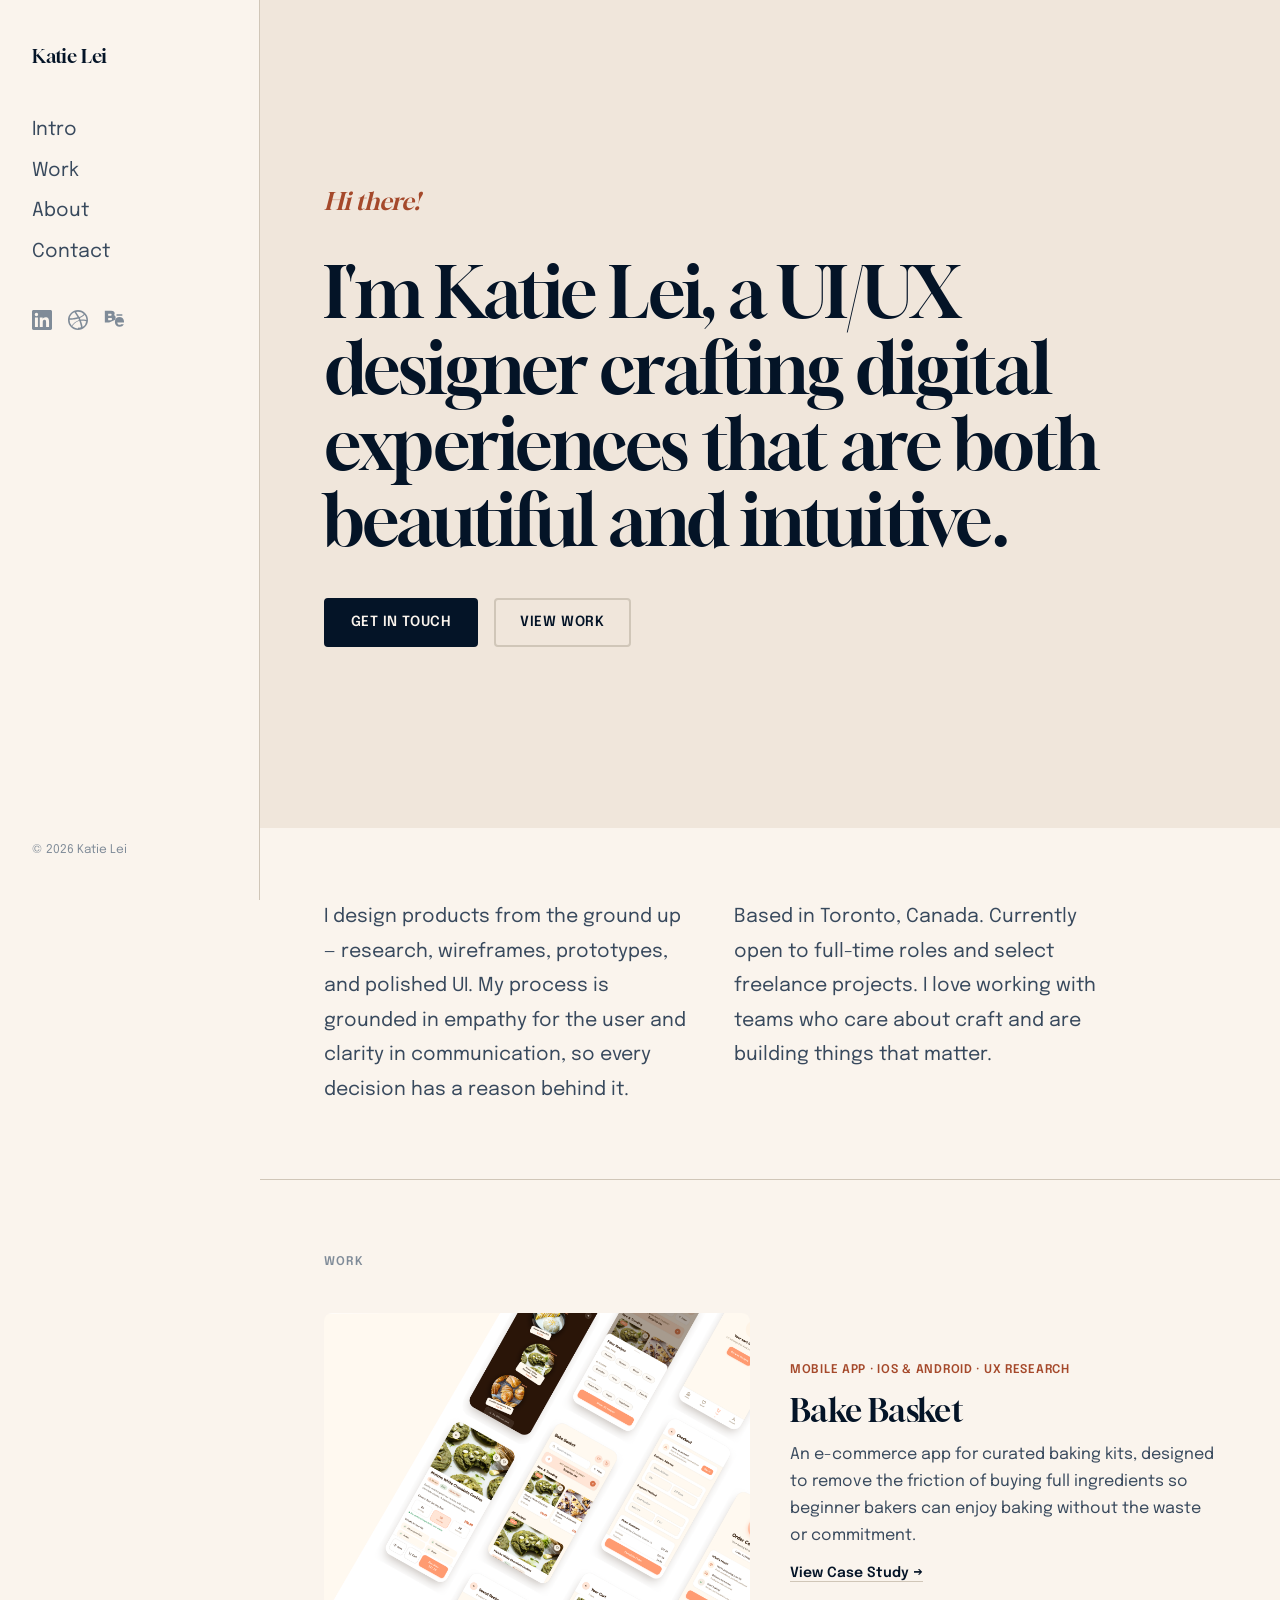
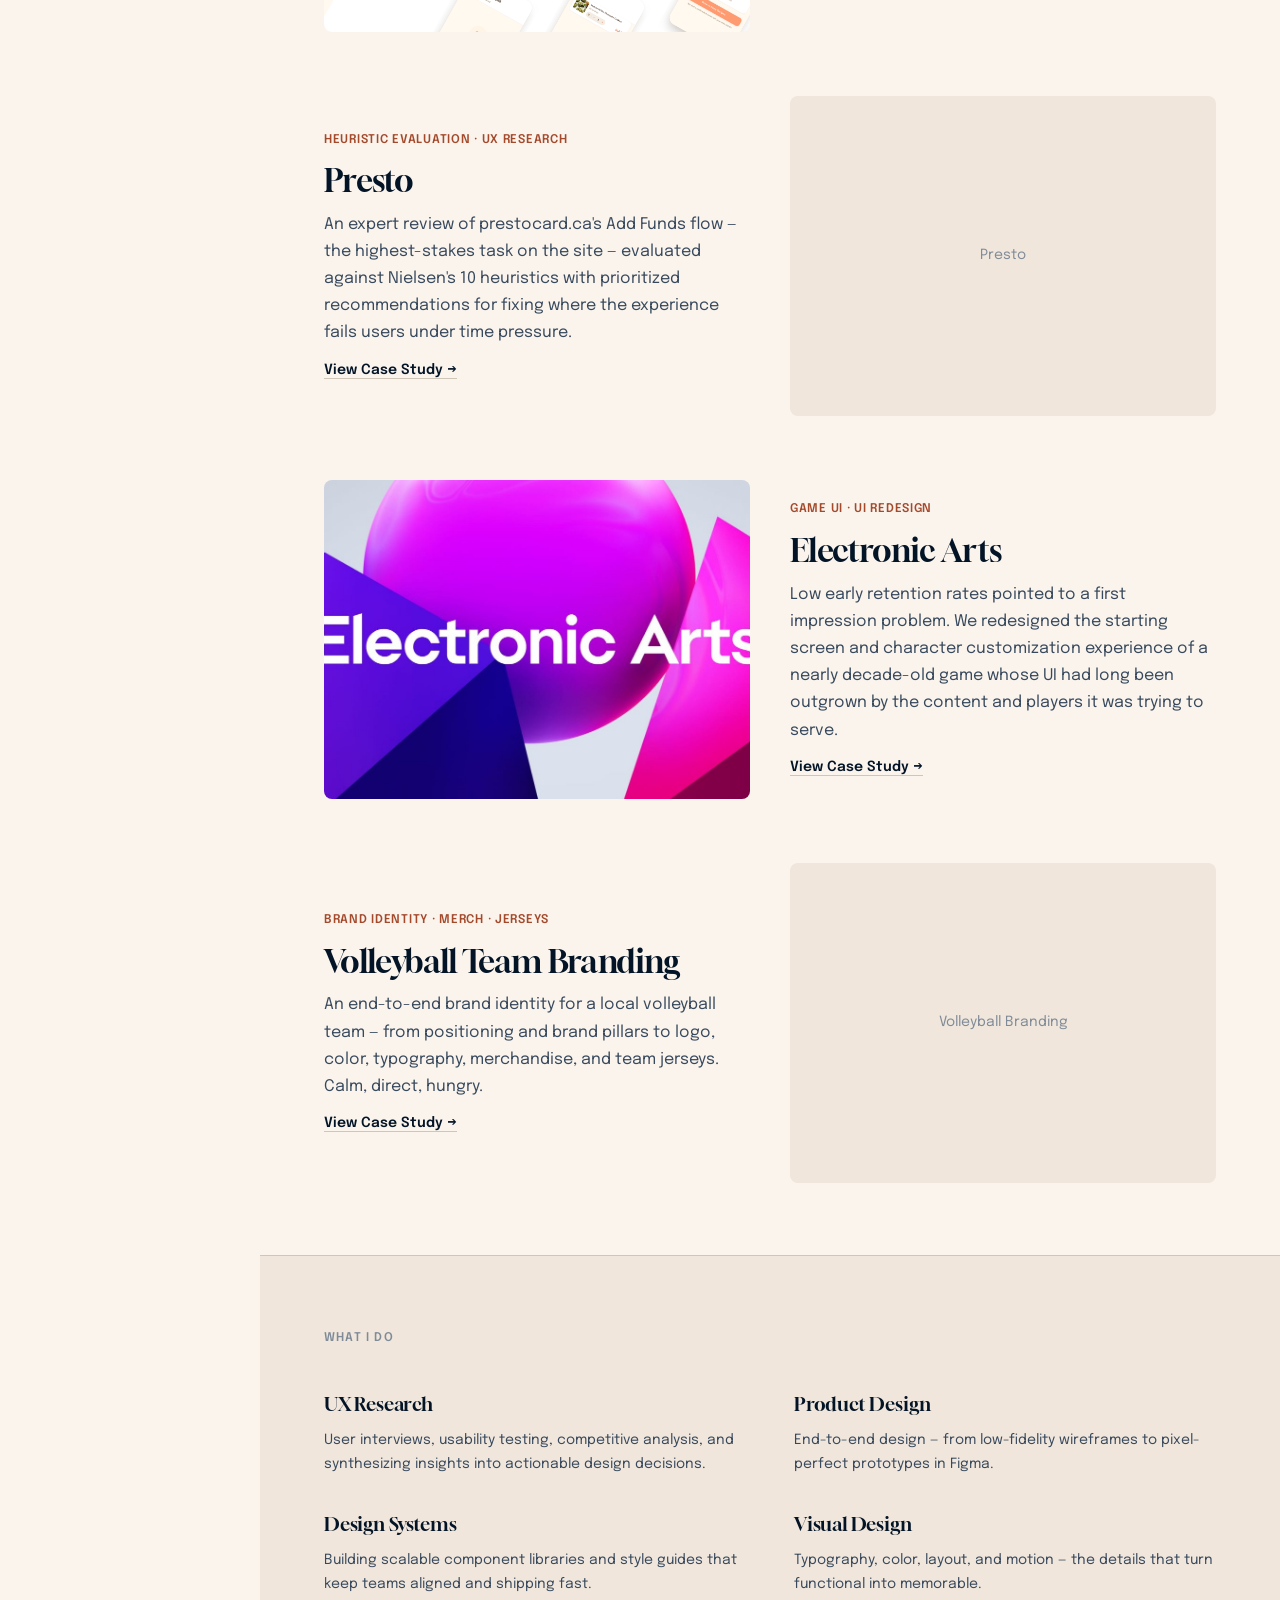
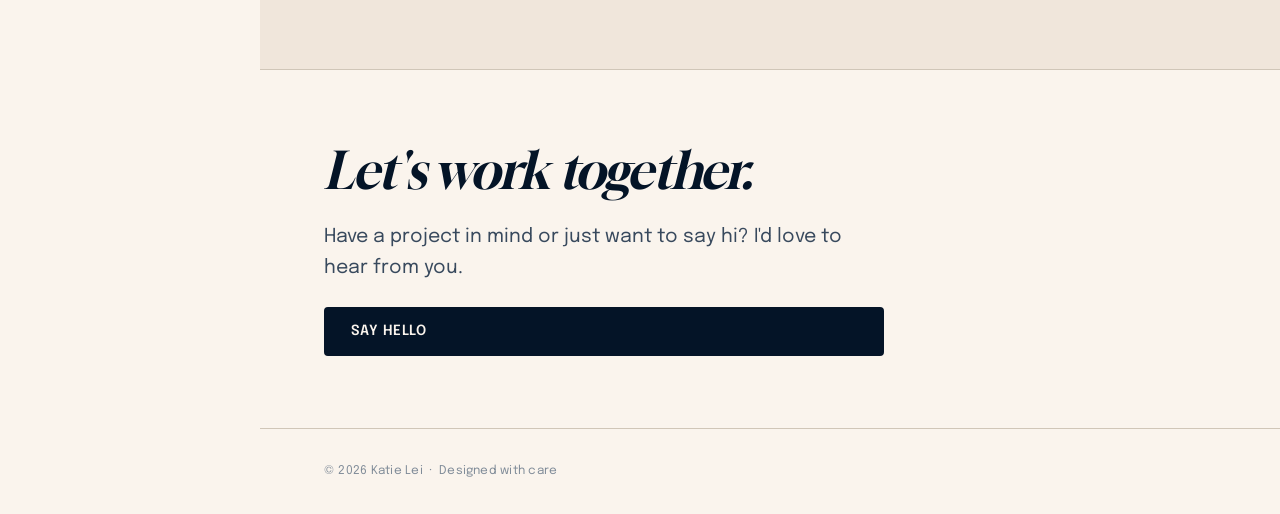
==== commit 40656222: "Add Presto and Volleyball Branding case study pages Implement v2 design for Presto heuristic evaluat" ====
--- a/index.html
+++ b/index.html
@@ -83,16 +83,16 @@
         </article>
 
         <article class="work-card">
-          <div class="work-card-image">
+          <a href="presto-heuristic-evaluation.html" class="work-card-image work-card-image--link">
             <div class="work-card-placeholder">
-              <span>Coming soon</span>
+              <span>Presto</span>
             </div>
-          </div>
+          </a>
           <div class="work-card-body">
-            <span class="work-tag">Design System · Brand</span>
-            <h3>Project Three Title</h3>
-            <p>A brief description of the problem you solved, the approach you took, and the outcome. Keep it punchy — one or two sentences.</p>
-            <a href="#" class="work-link">View Case Study →</a>
+            <span class="work-tag">Heuristic Evaluation · UX Research</span>
+            <h3>Presto</h3>
+            <p>An expert review of prestocard.ca's Add Funds flow — the highest-stakes task on the site — evaluated against Nielsen's 10 heuristics with prioritized recommendations for fixing where the experience fails users under time pressure.</p>
+            <a href="presto-heuristic-evaluation.html" class="work-link">View Case Study →</a>
           </div>
         </article>
 
@@ -109,6 +109,21 @@
             <h3>Electronic Arts</h3>
             <p>Low early retention rates pointed to a first impression problem. We redesigned the starting screen and character customization experience of a nearly decade-old game whose UI had long been outgrown by the content and players it was trying to serve.</p>
             <a href="game-revamp-case-study.html" class="work-link">View Case Study →</a>
+          </div>
+        </article>
+
+        <!-- VOLLEYBALL BRANDING — Project 4 -->
+        <article class="work-card">
+          <a href="volleyball-branding-case-study.html" class="work-card-image work-card-image--link">
+            <div class="work-card-placeholder">
+              <span>Volleyball Branding</span>
+            </div>
+          </a>
+          <div class="work-card-body">
+            <span class="work-tag">Brand Identity · Merch · Jerseys</span>
+            <h3>Volleyball Team Branding</h3>
+            <p>An end-to-end brand identity for a local volleyball team — from positioning and brand pillars to logo, color, typography, merchandise, and team jerseys. Calm, direct, hungry.</p>
+            <a href="volleyball-branding-case-study.html" class="work-link">View Case Study →</a>
           </div>
         </article>
 
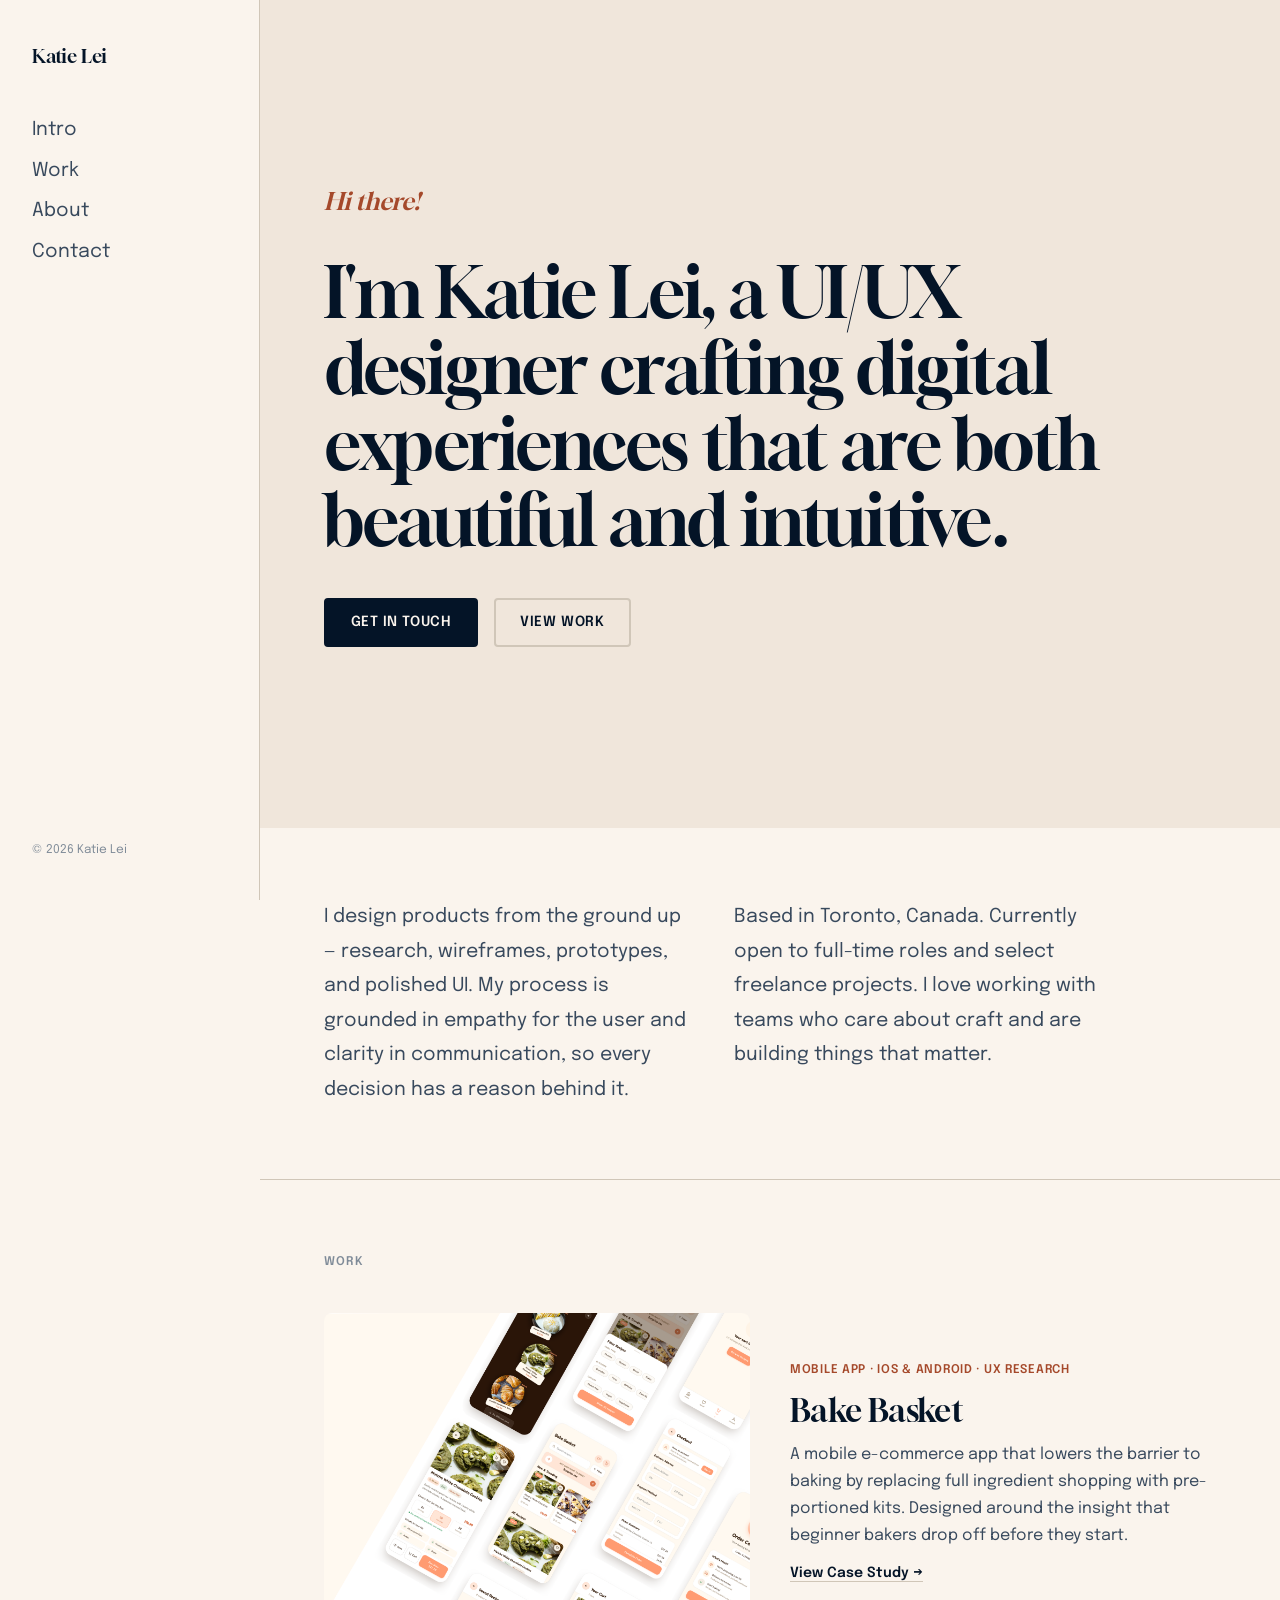
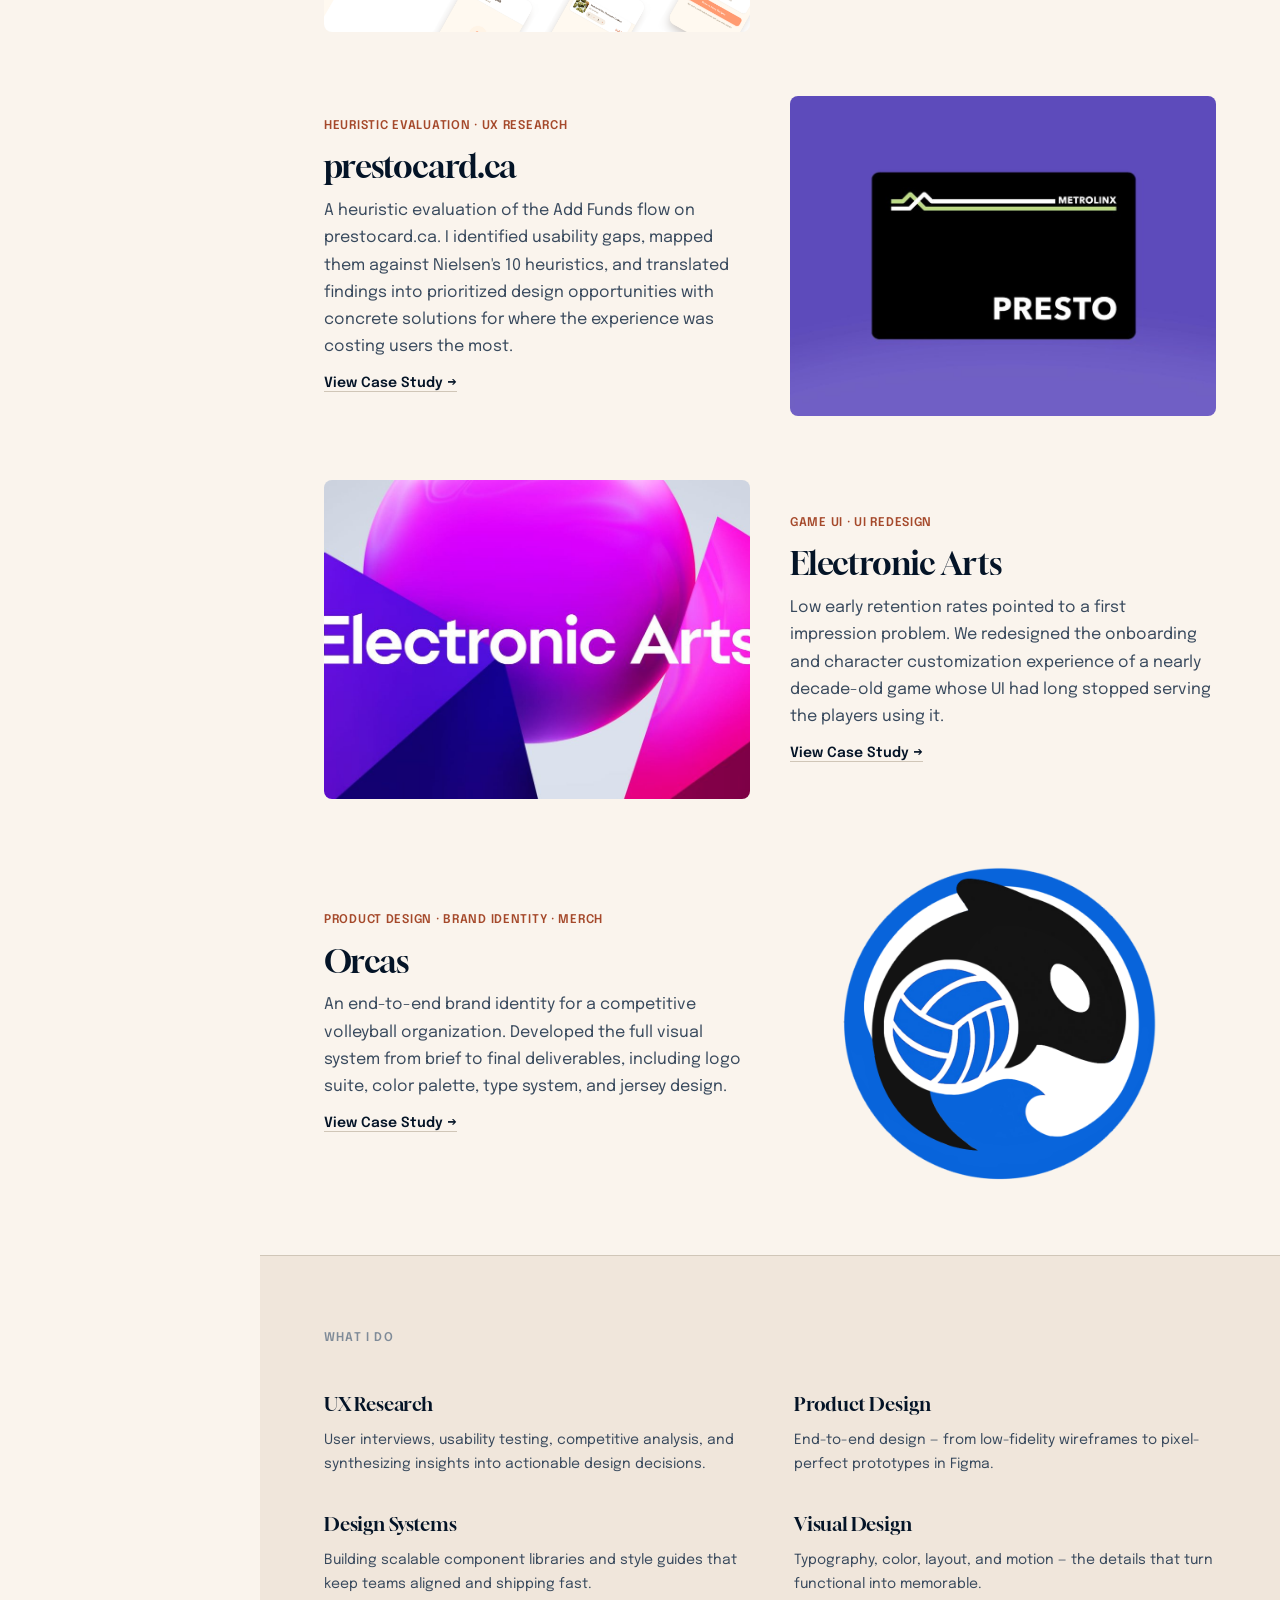
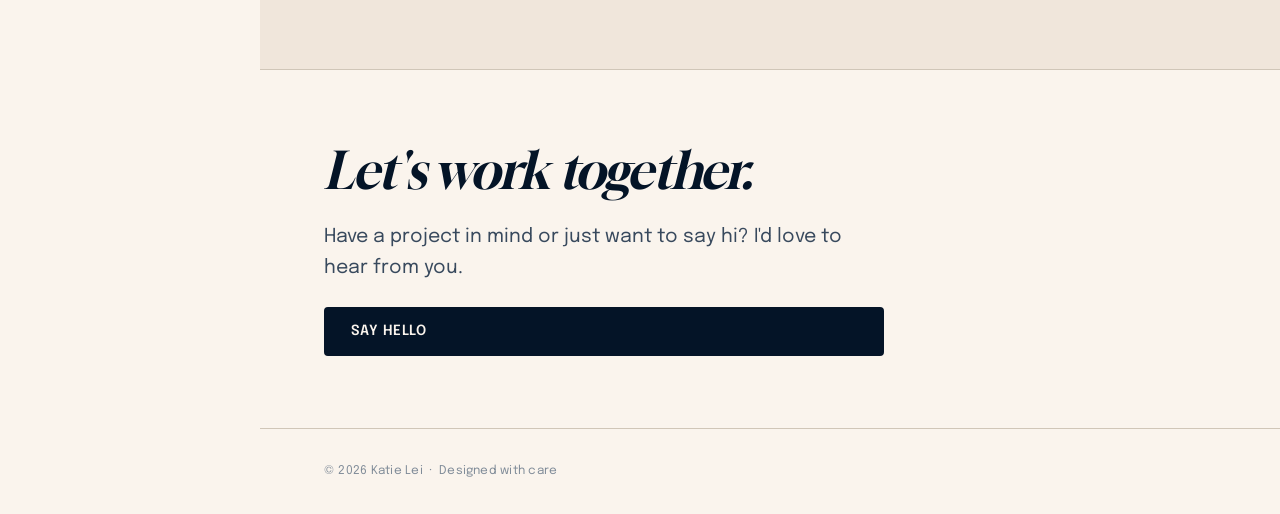
==== commit 7b76693e: "Update portfolio content and copy across all case study pages - Rewrite all case study copy in stron" ====
--- a/index.html
+++ b/index.html
@@ -18,17 +18,6 @@
         <a href="#about">About</a>
         <a href="#contact">Contact</a>
       </nav>
-      <div class="social-links">
-        <a href="#" aria-label="LinkedIn">
-          <svg xmlns="http://www.w3.org/2000/svg" width="20" height="20" viewBox="0 0 24 24" fill="currentColor"><path d="M20.447 20.452h-3.554v-5.569c0-1.328-.027-3.037-1.852-3.037-1.853 0-2.136 1.445-2.136 2.939v5.667H9.351V9h3.414v1.561h.046c.477-.9 1.637-1.85 3.37-1.85 3.601 0 4.267 2.37 4.267 5.455v6.286zM5.337 7.433a2.062 2.062 0 0 1-2.063-2.065 2.064 2.064 0 1 1 2.063 2.065zm1.782 13.019H3.555V9h3.564v11.452zM22.225 0H1.771C.792 0 0 .774 0 1.729v20.542C0 23.227.792 24 1.771 24h20.451C23.2 24 24 23.227 24 22.271V1.729C24 .774 23.2 0 22.222 0h.003z"/></svg>
-        </a>
-        <a href="#" aria-label="Dribbble">
-          <svg xmlns="http://www.w3.org/2000/svg" width="20" height="20" viewBox="0 0 24 24" fill="currentColor"><path d="M12 0C5.374 0 0 5.373 0 12c0 6.628 5.374 12 12 12 6.628 0 12-5.372 12-12 0-6.627-5.372-12-12-12zm7.92 5.58a10.1 10.1 0 0 1 2.306 6.423c-.338-.065-3.716-.754-7.116-.327-.077-.189-.146-.378-.231-.566-.208-.496-.438-1-.674-1.49 3.776-1.537 5.494-3.748 5.715-4.04zM12 1.999a10.1 10.1 0 0 1 6.92 2.742c-.189.265-1.733 2.327-5.39 3.7-1.685-3.093-3.553-5.627-3.84-6.018A10.18 10.18 0 0 1 12 2zm-4.27.724c.277.377 2.107 2.916 3.816 5.955-4.816 1.28-9.07 1.258-9.51 1.25A10.12 10.12 0 0 1 7.73 2.724zM1.927 12.012v-.26c.426.009 5.387.074 10.52-1.458.296.574.57 1.158.824 1.742-.134.038-.269.077-.4.12-5.308 1.715-8.124 6.398-8.36 6.813A10.074 10.074 0 0 1 1.927 12zm10.073 10.074c-2.608 0-5.005-.935-6.864-2.476.196-.4 2.439-4.726 8.285-6.756.022-.008.044-.014.065-.022 1.48 3.84 2.09 7.056 2.25 7.995a10.07 10.07 0 0 1-3.736.26zm5.59-1.565c-.112-.663-.673-3.726-2.057-7.512 3.207-.514 6.016.33 6.369.44a10.127 10.127 0 0 1-4.312 7.072z"/></svg>
-        </a>
-        <a href="#" aria-label="Behance">
-          <svg xmlns="http://www.w3.org/2000/svg" width="20" height="20" viewBox="0 0 24 24" fill="currentColor"><path d="M22 7h-7V5h7v2zm1.726 10c-.442 1.297-2.029 3-5.101 3-3.074 0-5.564-1.729-5.564-5.675 0-3.91 2.325-5.92 5.466-5.92 3.082 0 4.964 1.782 5.375 4.426.078.506.109 1.188.095 2.14H15.97c.13 3.211 3.483 3.312 4.588 2.029H23zm-7.726-5.025c.305-2.17 1.945-2.732 3.188-2.732 1.265 0 2.76.76 2.76 2.732H15zm-9.826 3.025H1V1h7.6c4.493 0 4.888 3.505 3.392 5.007 2.13.948 2.74 4.018.908 5.993zM5 6.8h2.987c1.504 0 1.504-2.3 0-2.3H5v2.3zm0 5.4h3.38c1.685 0 1.685-2.6 0-2.6H5v2.6z"/></svg>
-        </a>
-      </div>
     </div>
     <div class="sidebar-bottom">
       <p class="copyright">© 2026 Katie Lei</p>
@@ -77,21 +66,23 @@
           <div class="work-card-body">
             <span class="work-tag">Mobile App · iOS &amp; Android · UX Research</span>
             <h3>Bake Basket</h3>
-            <p>An e-commerce app for curated baking kits, designed to remove the friction of buying full ingredients so beginner bakers can enjoy baking without the waste or commitment.</p>
+            <p>A mobile e-commerce app that lowers the barrier to baking by replacing full ingredient shopping with pre-portioned kits. Designed around the insight that beginner bakers drop off before they start.</p>
             <a href="bakebasket-case-study.html" class="work-link">View Case Study →</a>
           </div>
         </article>
 
         <article class="work-card">
           <a href="presto-heuristic-evaluation.html" class="work-card-image work-card-image--link">
-            <div class="work-card-placeholder">
-              <span>Presto</span>
-            </div>
+            <img
+              src="images/presto/presto.jpg"
+              alt="Presto Heuristic Evaluation cover"
+              loading="lazy"
+            />
           </a>
           <div class="work-card-body">
             <span class="work-tag">Heuristic Evaluation · UX Research</span>
-            <h3>Presto</h3>
-            <p>An expert review of prestocard.ca's Add Funds flow — the highest-stakes task on the site — evaluated against Nielsen's 10 heuristics with prioritized recommendations for fixing where the experience fails users under time pressure.</p>
+            <h3>prestocard.ca</h3>
+            <p>A heuristic evaluation of the Add Funds flow on prestocard.ca. I identified usability gaps, mapped them against Nielsen's 10 heuristics, and translated findings into prioritized design opportunities with concrete solutions for where the experience was costing users the most.</p>
             <a href="presto-heuristic-evaluation.html" class="work-link">View Case Study →</a>
           </div>
         </article>
@@ -107,7 +98,7 @@
           <div class="work-card-body">
             <span class="work-tag">Game UI · UI Redesign</span>
             <h3>Electronic Arts</h3>
-            <p>Low early retention rates pointed to a first impression problem. We redesigned the starting screen and character customization experience of a nearly decade-old game whose UI had long been outgrown by the content and players it was trying to serve.</p>
+            <p>Low early retention rates pointed to a first impression problem. We redesigned the onboarding and character customization experience of a nearly decade-old game whose UI had long stopped serving the players using it.</p>
             <a href="game-revamp-case-study.html" class="work-link">View Case Study →</a>
           </div>
         </article>
@@ -115,14 +106,16 @@
         <!-- VOLLEYBALL BRANDING — Project 4 -->
         <article class="work-card">
           <a href="volleyball-branding-case-study.html" class="work-card-image work-card-image--link">
-            <div class="work-card-placeholder">
-              <span>Volleyball Branding</span>
-            </div>
+            <img
+              src="images/Orcas/logo.png"
+              alt="Orcas brand identity cover"
+              loading="lazy"
+            />
           </a>
           <div class="work-card-body">
-            <span class="work-tag">Brand Identity · Merch · Jerseys</span>
-            <h3>Volleyball Team Branding</h3>
-            <p>An end-to-end brand identity for a local volleyball team — from positioning and brand pillars to logo, color, typography, merchandise, and team jerseys. Calm, direct, hungry.</p>
+            <span class="work-tag">Product Design · Brand Identity · Merch</span>
+            <h3>Orcas</h3>
+            <p>An end-to-end brand identity for a competitive volleyball organization. Developed the full visual system from brief to final deliverables, including logo suite, color palette, type system, and jersey design.</p>
             <a href="volleyball-branding-case-study.html" class="work-link">View Case Study →</a>
           </div>
         </article>
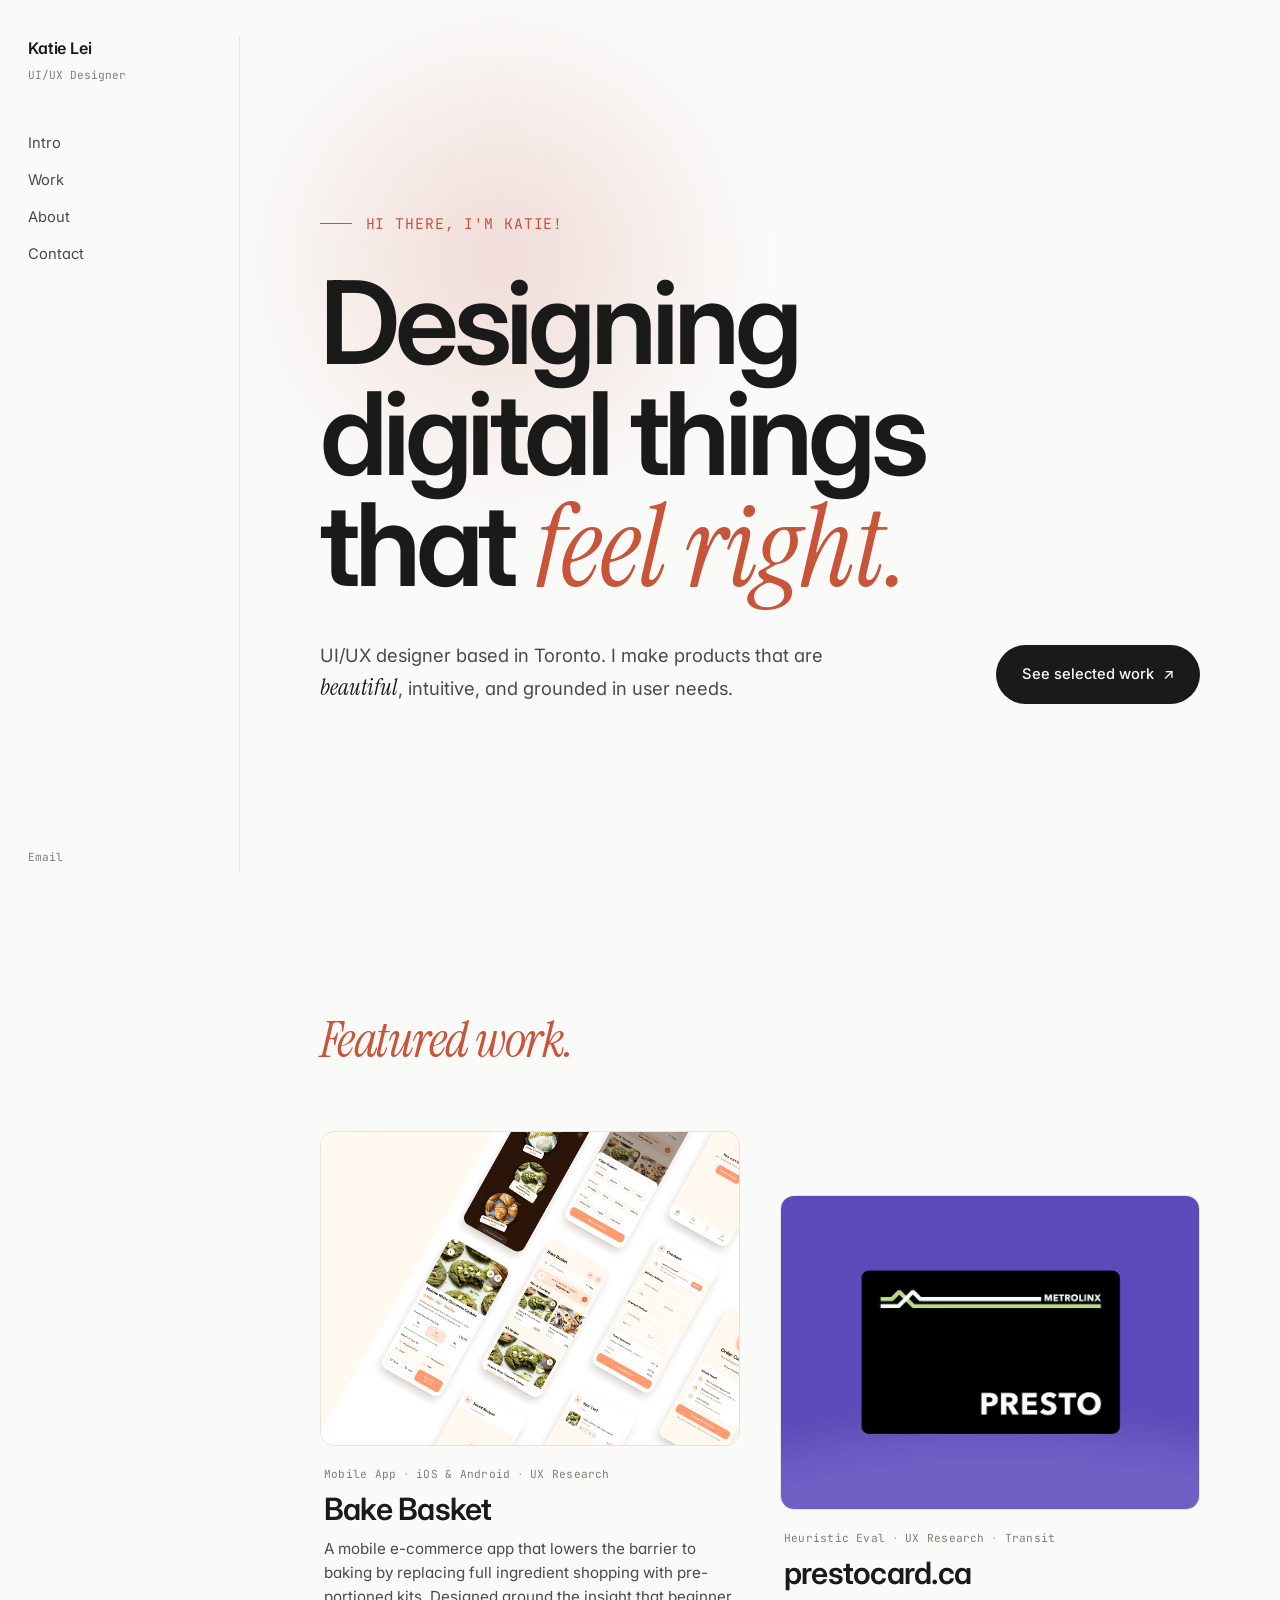
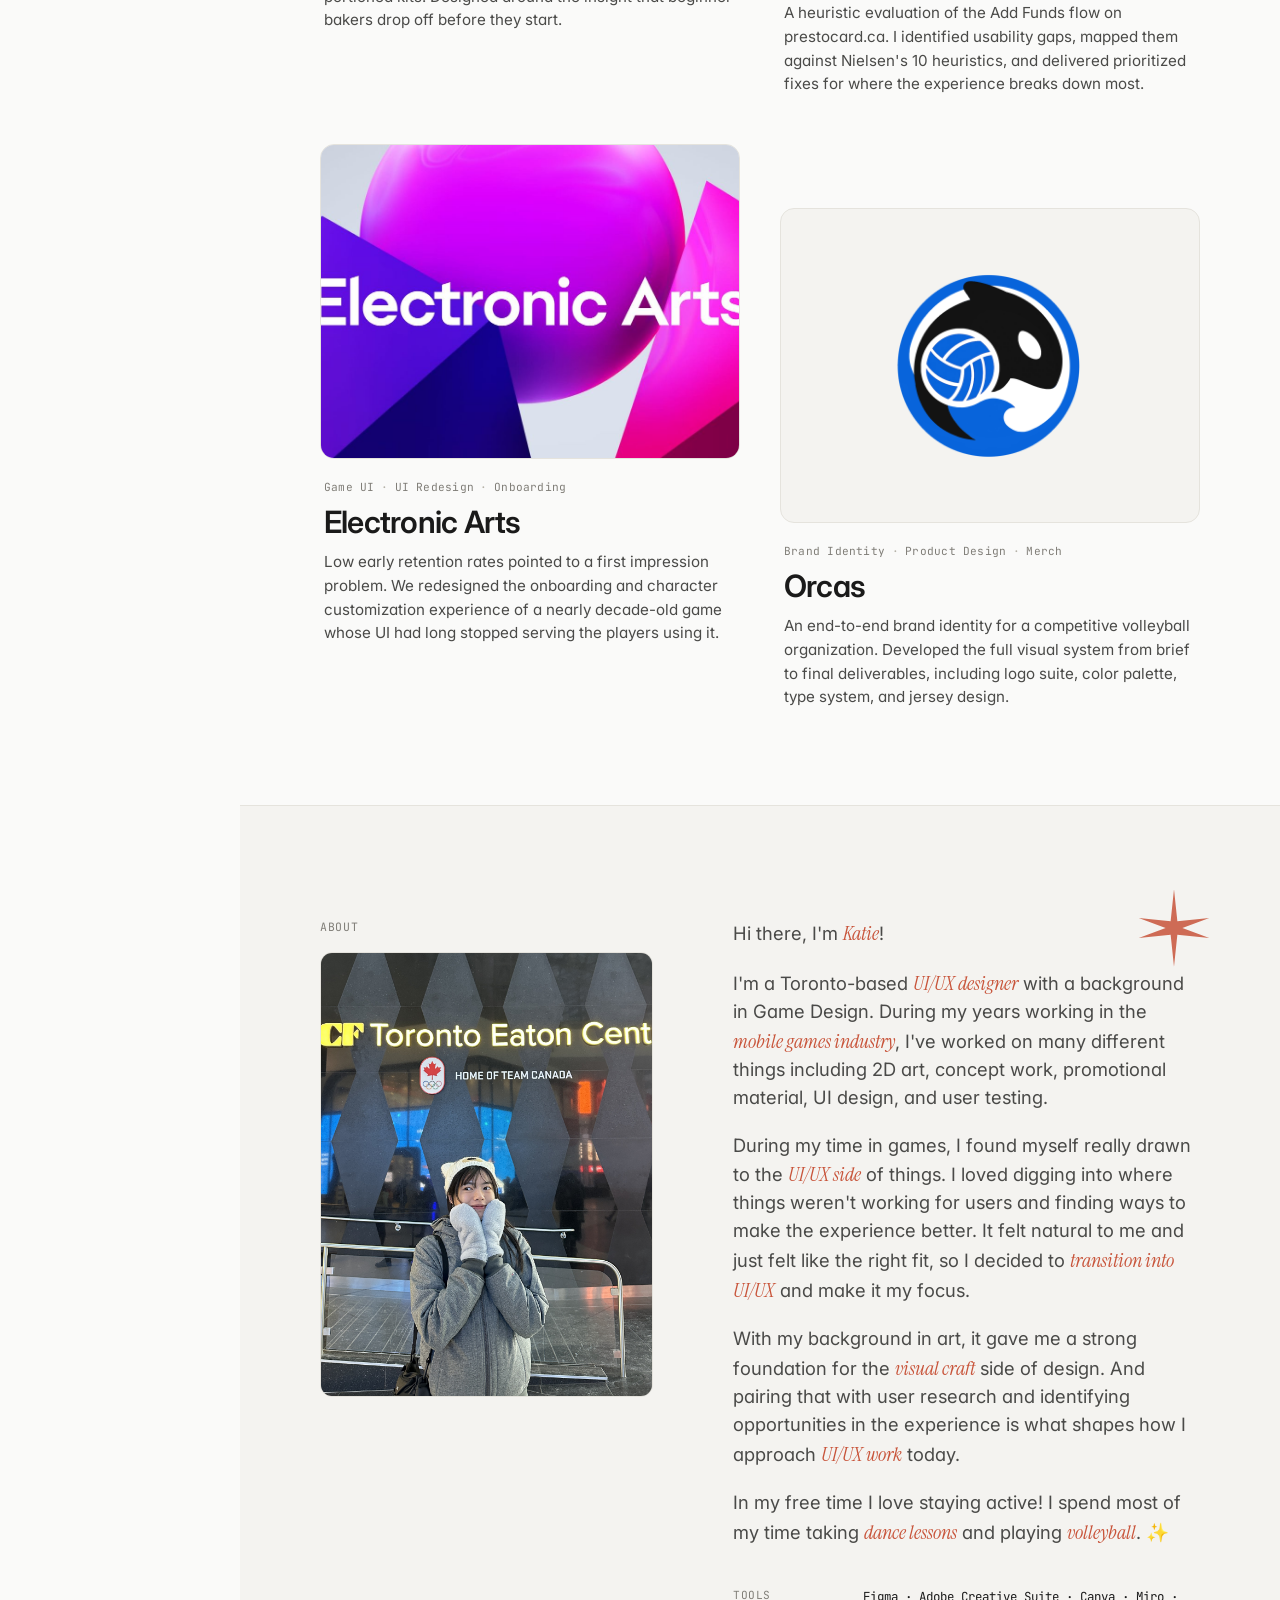
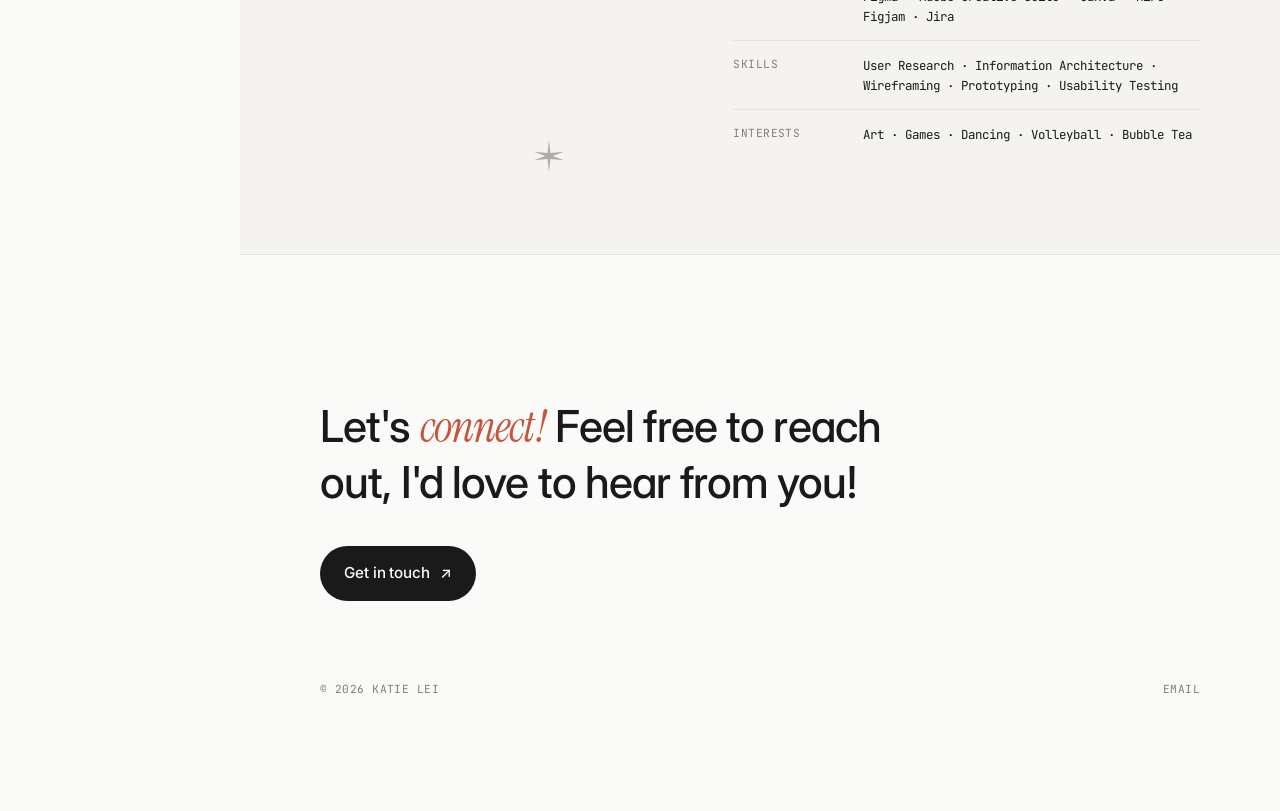
==== commit 6b74b944: "Update homepage copy, about section, and contact section - Rewrote about section paragraphs for frie" ====
--- a/index.html
+++ b/index.html
@@ -4,163 +4,1068 @@
   <meta charset="UTF-8">
   <meta name="viewport" content="width=device-width, initial-scale=1.0">
   <title>Katie Lei — UI/UX Designer</title>
-  <link rel="stylesheet" href="style.css">
+  <link rel="preconnect" href="https://fonts.googleapis.com">
+  <link rel="preconnect" href="https://fonts.gstatic.com" crossorigin>
+  <link href="https://fonts.googleapis.com/css2?family=Inter:wght@400;500;600;700;800&family=JetBrains+Mono:wght@400;500&family=Instrument+Serif:ital@0;1&display=swap" rel="stylesheet">
+  <style>
+    /* =========================================================
+       Home — captivating cover, unified system
+    ========================================================= */
+    :root {
+      --bg:           #FAFAF9;
+      --bg-2:         #F4F3F0;
+      --bg-3:         #EAE8E3;
+      --rule:         #E5E3DD;
+      --rule-strong:  #D4D1C8;
+      --ink:          #1A1A1A;
+      --ink-2:        #4A4A48;
+      --ink-3:        #807E78;
+      --ink-4:        #B5B2A8;
+      --accent:       #C8543A;
+      --accent-soft:  #F8E8E2;
+      --success:      #2E7D4F;
+
+      --font-sans:    'Inter', system-ui, -apple-system, sans-serif;
+      --font-mono:    'JetBrains Mono', ui-monospace, monospace;
+      --font-serif:   'Instrument Serif', Georgia, serif;
+
+      --sidebar-w:    240px;
+
+      --ease:         cubic-bezier(0.16, 1, 0.3, 1);
+    }
+
+    *, *::before, *::after { box-sizing: border-box; margin: 0; padding: 0; }
+    html { scroll-behavior: smooth; }
+    body {
+      font-family: var(--font-sans);
+      font-size: 16px;
+      line-height: 1.6;
+      color: var(--ink);
+      background: var(--bg);
+      -webkit-font-smoothing: antialiased;
+      font-feature-settings: 'cv11', 'ss01', 'kern';
+      overflow-x: hidden;
+    }
+    a { color: inherit; text-decoration: none; }
+    img { max-width: 100%; display: block; }
+
+    @media (prefers-reduced-motion: reduce) {
+      *, *::before, *::after {
+        transition-duration: 0.01ms !important;
+        animation-duration: 0.01ms !important;
+      }
+      html { scroll-behavior: auto; }
+    }
+
+    ::selection { background: var(--accent); color: var(--bg); }
+
+    /* =========================================================
+       Sidebar
+    ========================================================= */
+    .sidebar {
+      position: fixed;
+      top: 0; left: 0;
+      width: var(--sidebar-w);
+      height: 100vh;
+      padding: 2.25rem 1.75rem 1.75rem;
+      display: flex;
+      flex-direction: column;
+      justify-content: space-between;
+      background: var(--bg);
+      z-index: 100;
+    }
+
+    .sidebar::after {
+      content: '';
+      position: absolute;
+      top: 2.25rem; bottom: 1.75rem;
+      right: 0;
+      width: 1px;
+      background: var(--rule);
+    }
+
+    .sidebar-top { display: flex; flex-direction: column; gap: 2.5rem; }
+
+    .brand {
+      display: flex; flex-direction: column; gap: 0.35rem;
+    }
+    .brand-name {
+      font-size: 1rem;
+      font-weight: 600;
+      letter-spacing: -0.01em;
+      color: var(--ink);
+    }
+    .brand-role {
+      font-family: var(--font-mono);
+      font-size: 0.7rem;
+      color: var(--ink-3);
+    }
+
+    .nav {
+      display: flex; flex-direction: column; gap: 0.05rem;
+    }
+    .nav a {
+      display: inline-block;
+      padding: 0.4rem 0;
+      font-size: 0.92rem;
+      color: var(--ink-2);
+      transition: color 200ms var(--ease), letter-spacing 250ms var(--ease);
+      width: fit-content;
+      position: relative;
+    }
+    .nav a:hover {
+      color: var(--ink);
+      letter-spacing: 0.005em;
+    }
+    .nav a::after {
+      content: '';
+      position: absolute;
+      left: 0; bottom: 0.3rem;
+      width: 100%;
+      height: 1px;
+      background: currentColor;
+      transform: scaleX(0);
+      transform-origin: left;
+      transition: transform 300ms var(--ease);
+    }
+    .nav a:hover::after { transform: scaleX(1); }
+
+    .sidebar-bottom {
+      display: flex; flex-direction: column; gap: 1.25rem;
+    }
+
+    .status {
+      display: inline-flex; align-items: center; gap: 0.55rem;
+      font-family: var(--font-mono);
+      font-size: 0.7rem;
+      color: var(--ink-2);
+      width: fit-content;
+    }
+    .status-dot {
+      width: 7px; height: 7px;
+      border-radius: 50%;
+      background: var(--success);
+      box-shadow: 0 0 0 3px rgba(46,125,79,0.15);
+      animation: pulse 2.4s ease-in-out infinite;
+    }
+    @keyframes pulse {
+      0%, 100% { box-shadow: 0 0 0 3px rgba(46,125,79,0.15); }
+      50%       { box-shadow: 0 0 0 6px rgba(46,125,79,0.06); }
+    }
+
+    .socials {
+      display: flex; gap: 0.4rem;
+    }
+    .socials a {
+      font-family: var(--font-mono);
+      font-size: 0.7rem;
+      color: var(--ink-3);
+      padding: 0.3rem 0;
+      transition: color 150ms;
+    }
+    .socials a:hover { color: var(--accent); }
+    .socials .sep { color: var(--ink-4); padding: 0.3rem 0.15rem; }
+
+    /* =========================================================
+       Main shell
+    ========================================================= */
+    .main {
+      margin-left: var(--sidebar-w);
+      min-height: 100vh;
+    }
+
+    /* =========================================================
+       Hero
+    ========================================================= */
+    .hero {
+      min-height: 100vh;
+      padding: 5rem 5rem 4rem;
+      position: relative;
+      display: flex;
+      flex-direction: column;
+      justify-content: center;
+    }
+
+    .hero-top {
+      position: absolute;
+      top: 2.25rem; left: 5rem; right: 5rem;
+      display: flex;
+      justify-content: space-between;
+      align-items: center;
+      font-family: var(--font-mono);
+      font-size: 0.72rem;
+      color: var(--ink-3);
+      letter-spacing: 0.02em;
+    }
+    .hero-top .tag {
+      display: inline-flex; align-items: center; gap: 0.5rem;
+    }
+    .hero-top .tag-dot {
+      width: 5px; height: 5px;
+      border-radius: 50%;
+      background: var(--accent);
+    }
+
+    .hero-greeting {
+      display: inline-flex;
+      align-items: center;
+      gap: 0.85rem;
+      font-family: var(--font-mono);
+      font-size: 0.92rem;
+      color: var(--accent);
+      letter-spacing: 0.06em;
+      text-transform: uppercase;
+      margin-bottom: 2rem;
+      opacity: 0;
+      transform: translateY(8px);
+      animation: rise 700ms var(--ease) 100ms forwards;
+    }
+    .hero-greeting-line {
+      width: 32px;
+      height: 1px;
+      background: var(--accent);
+      display: inline-block;
+    }
+
+    .hero-title {
+      font-size: clamp(3rem, 9vw, 8.5rem);
+      font-weight: 600;
+      line-height: 0.96;
+      letter-spacing: -0.045em;
+      color: var(--ink);
+      margin-bottom: 2.5rem;
+      max-width: 14ch;
+      text-wrap: balance;
+    }
+    .hero-title .line {
+      display: block;
+      opacity: 0;
+      transform: translateY(14px);
+      animation: rise 800ms var(--ease) forwards;
+    }
+    .hero-title .line:nth-child(1) { animation-delay: 200ms; }
+    .hero-title .line:nth-child(2) { animation-delay: 320ms; }
+    .hero-title .line:nth-child(3) { animation-delay: 440ms; }
+
+    .hero-title .serif {
+      font-family: var(--font-serif);
+      font-style: italic;
+      font-weight: 400;
+      color: var(--accent);
+      letter-spacing: -0.01em;
+    }
+
+    .hero-blob {
+      position: absolute;
+      top: 0; left: 0;
+      width: 520px; height: 520px;
+      border-radius: 50%;
+      background: radial-gradient(circle at center, rgba(200,84,58,0.18), rgba(200,84,58,0) 70%);
+      pointer-events: none;
+      filter: blur(20px);
+      z-index: 0;
+      will-change: transform;
+    }
+
+    .hero > *:not(.hero-blob) { position: relative; z-index: 1; }
+
+    @keyframes rise {
+      to { opacity: 1; transform: translateY(0); }
+    }
+
+    .hero-foot {
+      display: flex;
+      align-items: flex-end;
+      justify-content: space-between;
+      gap: 3rem;
+      flex-wrap: wrap;
+      max-width: 1100px;
+      opacity: 0;
+      transform: translateY(8px);
+      animation: rise 800ms var(--ease) 600ms forwards;
+    }
+
+    .hero-blurb {
+      font-size: 1.15rem;
+      line-height: 1.5;
+      color: var(--ink-2);
+      max-width: 44ch;
+      text-wrap: pretty;
+    }
+    .hero-blurb em {
+      font-family: var(--font-serif);
+      font-size: 1.25em;
+      font-style: italic;
+      color: var(--ink);
+      font-weight: 400;
+    }
+
+    .hero-cta {
+      display: inline-flex; align-items: center; gap: 0.6rem;
+      padding: 1.1rem 1.6rem;
+      background: var(--ink);
+      color: var(--bg);
+      border-radius: 9999px;
+      font-size: 0.92rem;
+      font-weight: 500;
+      transition: background 200ms, gap 250ms var(--ease), transform 250ms var(--ease);
+      flex-shrink: 0;
+    }
+    .hero-cta:hover {
+      background: var(--accent);
+      gap: 0.9rem;
+    }
+    .hero-cta-arrow {
+      display: inline-block;
+      transition: transform 250ms var(--ease);
+    }
+    .hero-cta:hover .hero-cta-arrow {
+      transform: translateX(2px) rotate(-45deg);
+    }
+
+    .hero-scroll {
+      position: absolute;
+      bottom: 2.25rem; left: 5rem;
+      font-family: var(--font-mono);
+      font-size: 0.7rem;
+      color: var(--ink-3);
+      display: flex; align-items: center; gap: 0.6rem;
+    }
+    .hero-scroll-line {
+      width: 28px; height: 1px;
+      background: var(--ink-3);
+      position: relative;
+      overflow: hidden;
+    }
+    .hero-scroll-line::after {
+      content: '';
+      position: absolute;
+      inset: 0;
+      background: var(--accent);
+      animation: scroll-hint 2.4s ease-in-out infinite;
+    }
+    @keyframes scroll-hint {
+      0%   { transform: translateX(-100%); }
+      50%  { transform: translateX(0); }
+      100% { transform: translateX(100%); }
+    }
+
+    /* =========================================================
+       Marquee
+    ========================================================= */
+    .marquee {
+      padding: 2.5rem 0;
+      border-top: 1px solid var(--rule);
+      border-bottom: 1px solid var(--rule);
+      overflow: hidden;
+      white-space: nowrap;
+      background: var(--bg);
+      position: relative;
+    }
+    .marquee-track {
+      display: inline-flex;
+      gap: 4rem;
+      animation: marq 38s linear infinite;
+      will-change: transform;
+    }
+    .marquee-item {
+      font-family: var(--font-serif);
+      font-size: 2.25rem;
+      font-style: italic;
+      font-weight: 400;
+      color: var(--ink);
+      letter-spacing: -0.01em;
+      flex-shrink: 0;
+    }
+    .marquee-item.alt { color: var(--accent); }
+    .marquee-dot {
+      align-self: center;
+      width: 6px; height: 6px;
+      border-radius: 50%;
+      background: var(--ink-4);
+      flex-shrink: 0;
+    }
+    @keyframes marq {
+      from { transform: translateX(0); }
+      to   { transform: translateX(-50%); }
+    }
+
+    /* =========================================================
+       Work — hover gallery
+    ========================================================= */
+    .work {
+      padding: 7rem 5rem 6rem;
+      position: relative;
+    }
+
+    .work-intro {
+      display: flex;
+      align-items: baseline;
+      justify-content: space-between;
+      gap: 3rem;
+      margin-bottom: 4rem;
+      flex-wrap: wrap;
+    }
+    .work-headline {
+      font-size: clamp(2rem, 4vw, 3.25rem);
+      font-weight: 600;
+      letter-spacing: -0.03em;
+      line-height: 1.05;
+      color: var(--ink);
+      max-width: 22ch;
+      text-wrap: balance;
+    }
+    .work-headline .serif {
+      font-family: var(--font-serif);
+      font-style: italic;
+      color: var(--accent);
+      font-weight: 400;
+    }
+    .work-count {
+      font-family: var(--font-mono);
+      font-size: 0.72rem;
+      color: var(--ink-3);
+      letter-spacing: 0.04em;
+    }
+
+    .gallery {
+      display: grid;
+      grid-template-columns: repeat(2, 1fr);
+      gap: 3rem 2.5rem;
+    }
+    @media (max-width: 900px) {
+      .gallery { grid-template-columns: 1fr; gap: 2.5rem; }
+    }
+
+    .project {
+      display: flex;
+      flex-direction: column;
+      gap: 1.25rem;
+    }
+    .project:nth-child(2) { margin-top: 4rem; }
+    .project:nth-child(4) { margin-top: 4rem; }
+    @media (max-width: 900px) {
+      .project:nth-child(2), .project:nth-child(4) { margin-top: 0; }
+    }
+
+    .project-image {
+      display: block;
+      aspect-ratio: 4/3;
+      border-radius: 14px;
+      overflow: hidden;
+      background: var(--bg-2);
+      border: 1px solid var(--rule);
+      position: relative;
+    }
+    .project-image img {
+      width: 100%;
+      height: 100%;
+      object-fit: cover;
+      transition: transform 700ms var(--ease);
+    }
+    .project-image--contain img {
+      object-fit: contain;
+      padding: 2rem;
+    }
+    .project-image:hover img { transform: scale(1.04); }
+    .project-image::after {
+      content: 'View case study \2192';
+      position: absolute;
+      inset: auto auto 1rem 1rem;
+      padding: 0.5rem 0.85rem;
+      background: rgba(26,26,26,0.92);
+      color: var(--bg);
+      font-family: var(--font-mono);
+      font-size: 0.72rem;
+      border-radius: 9999px;
+      backdrop-filter: blur(8px);
+      opacity: 0;
+      transform: translateY(6px);
+      transition: opacity 220ms var(--ease), transform 220ms var(--ease);
+    }
+    .project-image:hover::after {
+      opacity: 1;
+      transform: translateY(0);
+    }
+
+    .project-meta {
+      display: flex;
+      flex-direction: column;
+      gap: 0.5rem;
+      padding: 0 0.25rem;
+    }
+    .project-tags {
+      display: flex; gap: 0.4rem; flex-wrap: wrap;
+      font-family: var(--font-mono);
+      font-size: 0.7rem;
+      color: var(--ink-3);
+      letter-spacing: 0.02em;
+    }
+    .project-tags .dot { color: var(--ink-4); }
+    .project-name {
+      font-size: clamp(1.5rem, 2.4vw, 2rem);
+      font-weight: 600;
+      letter-spacing: -0.025em;
+      line-height: 1.1;
+      color: var(--ink);
+      transition: color 200ms;
+    }
+    .project-name .serif {
+      font-family: var(--font-serif);
+      font-style: italic;
+      font-weight: 400;
+      color: inherit;
+    }
+    .project:hover .project-name { color: var(--accent); }
+    .project-desc {
+      font-size: 0.95rem;
+      line-height: 1.55;
+      color: var(--ink-2);
+      max-width: 42ch;
+      text-wrap: pretty;
+      margin-top: 0.25rem;
+    }
+
+    /* =========================================================
+       About — editorial
+    ========================================================= */
+    .about {
+      padding: 7rem 5rem 6rem;
+      background: var(--bg-2);
+      border-top: 1px solid var(--rule);
+      border-bottom: 1px solid var(--rule);
+      position: relative;
+      overflow: hidden;
+      display: flex;
+      flex-direction: column;
+      align-items: center;
+    }
+
+    .about-trinket {
+      position: absolute;
+      top: 5rem; right: 4rem;
+      width: 84px; height: 84px;
+      color: var(--accent);
+      opacity: 0.85;
+      animation: spin 18s linear infinite;
+      pointer-events: none;
+      z-index: 0;
+    }
+    .about-trinket--small {
+      top: auto; bottom: 5rem;
+      right: auto; left: 28%;
+      width: 36px; height: 36px;
+      color: var(--ink-3);
+      animation: spin 26s linear reverse infinite;
+      opacity: 0.6;
+    }
+    @keyframes spin { to { transform: rotate(360deg); } }
+    @media (max-width: 900px) {
+      .about-trinket { right: 1rem; top: 2rem; width: 56px; height: 56px; }
+      .about-trinket--small { display: none; }
+    }
+
+    .about-grid {
+      display: grid;
+      grid-template-columns: 1fr 1.4fr;
+      gap: 5rem;
+      align-items: start;
+      max-width: 1100px;
+      margin: 0 auto;
+    }
+    @media (max-width: 900px) {
+      .about-grid { grid-template-columns: 1fr; gap: 2rem; }
+    }
+    .about-photo {
+      display: flex;
+      flex-direction: column;
+      gap: 1rem;
+    }
+    .about-photo img {
+      width: 100%;
+      aspect-ratio: 3/4;
+      object-fit: cover;
+      border-radius: 12px;
+      border: 1px solid var(--rule);
+    }
+    .about-label {
+      font-family: var(--font-mono);
+      font-size: 0.72rem;
+      color: var(--ink-3);
+      text-transform: uppercase;
+      letter-spacing: 0.06em;
+    }
+    .about-body p {
+      font-size: 1.15rem;
+      line-height: 1.5;
+      color: var(--ink-2);
+      max-width: 44ch;
+      text-wrap: pretty;
+    }
+    .about-greeting { margin-bottom: 0; }
+    .about-name {
+      font-family: var(--font-serif);
+      font-style: italic;
+      color: var(--accent);
+      font-size: 1.1em;
+    }
+    .about-body p + p { margin-top: 1.25rem; }
+    .about-body em {
+      font-family: var(--font-serif);
+      font-style: italic;
+      color: var(--accent);
+      font-weight: 400;
+      font-size: 1.1em;
+    }
+
+    .about-stack {
+      margin-top: 2.5rem;
+      display: flex; flex-direction: column;
+      gap: 0.9rem;
+      font-family: var(--font-mono);
+      font-size: 0.78rem;
+      color: var(--ink-2);
+    }
+    .about-stack-row {
+      display: grid;
+      grid-template-columns: 110px 1fr;
+      gap: 1.25rem;
+      padding-bottom: 0.85rem;
+      border-bottom: 1px solid var(--rule);
+    }
+    .about-stack-row:last-child { border-bottom: none; }
+    .about-stack-key {
+      color: var(--ink-3);
+      letter-spacing: 0.04em;
+      text-transform: uppercase;
+      font-size: 0.7rem;
+    }
+    .about-stack-val { color: var(--ink); }
+
+    .about-now {
+      margin-top: 2rem;
+      display: grid;
+      grid-template-columns: repeat(2, 1fr);
+      gap: 1px;
+      background: var(--rule);
+      border: 1px solid var(--rule);
+      border-radius: 8px;
+      overflow: hidden;
+    }
+    @media (max-width: 700px) {
+      .about-now { grid-template-columns: 1fr; }
+    }
+    .about-now-cell {
+      position: relative;
+      background: var(--bg-2);
+      padding: 1rem 1.1rem;
+      display: flex;
+      flex-direction: column;
+      gap: 0.4rem;
+      transition: background 240ms var(--ease);
+      overflow: hidden;
+      cursor: default;
+    }
+    .about-now-cell:hover { background: var(--bg); }
+    .about-now-cell::after {
+      content: '';
+      position: absolute;
+      inset: auto 0 0 0;
+      height: 2px;
+      background: var(--accent);
+      transform: scaleX(0);
+      transform-origin: left;
+      transition: transform 400ms var(--ease);
+    }
+    .about-now-cell:hover::after { transform: scaleX(1); }
+    .about-now-key {
+      font-family: var(--font-mono);
+      font-size: 0.62rem;
+      letter-spacing: 0.1em;
+      text-transform: uppercase;
+      color: var(--ink-3);
+      display: inline-flex; align-items: center; gap: 0.4rem;
+    }
+    .about-now-key .pulse {
+      width: 6px; height: 6px; border-radius: 50%;
+      background: var(--accent);
+      animation: pulse2 2s ease-in-out infinite;
+    }
+    @keyframes pulse2 {
+      0%, 100% { opacity: 1; transform: scale(1); }
+      50% { opacity: 0.5; transform: scale(0.85); }
+    }
+    .about-now-val {
+      font-size: 0.95rem;
+      color: var(--ink);
+      line-height: 1.35;
+      min-height: 2.5rem;
+      display: block;
+    }
+    .about-now-val .swap {
+      display: inline-block;
+      transition: opacity 320ms var(--ease), transform 320ms var(--ease);
+    }
+    .about-now-val .swap.is-out {
+      opacity: 0;
+      transform: translateY(-4px);
+    }
+    .about-now-val .serif {
+      font-family: var(--font-serif);
+      font-style: italic;
+      color: var(--accent);
+      font-weight: 400;
+    }
+
+    /* =========================================================
+       Contact
+    ========================================================= */
+    .contact {
+      padding: 9rem 5rem 7rem;
+      position: relative;
+    }
+    .contact-line {
+      font-size: clamp(1.75rem, 3.5vw, 2.75rem);
+      font-weight: 500;
+      letter-spacing: -0.02em;
+      line-height: 1.25;
+      color: var(--ink);
+      max-width: 28ch;
+      text-wrap: balance;
+      margin-bottom: 2.25rem;
+    }
+    .contact-line .serif {
+      font-family: var(--font-serif);
+      font-style: italic;
+      color: var(--accent);
+      font-weight: 400;
+    }
+    .contact-mail {
+      display: inline-flex;
+      align-items: center;
+      gap: 0.65rem;
+      padding: 0.95rem 1.5rem;
+      background: var(--ink);
+      color: var(--bg);
+      border-radius: 9999px;
+      font-size: 0.95rem;
+      font-weight: 500;
+      letter-spacing: -0.005em;
+      transition: background 240ms, gap 280ms var(--ease), transform 240ms var(--ease);
+    }
+    .contact-mail:hover {
+      background: var(--accent);
+      gap: 0.95rem;
+    }
+    .contact-mail-arrow {
+      display: inline-block;
+      transition: transform 280ms var(--ease);
+    }
+    .contact-mail:hover .contact-mail-arrow {
+      transform: translateX(2px) rotate(-45deg);
+    }
+
+    .contact-foot {
+      margin-top: 5rem;
+      display: flex;
+      justify-content: space-between;
+      align-items: center;
+      gap: 2rem;
+      flex-wrap: wrap;
+      font-family: var(--font-mono);
+      font-size: 0.7rem;
+      color: var(--ink-3);
+      letter-spacing: 0.04em;
+      text-transform: uppercase;
+    }
+    .contact-foot a:hover { color: var(--accent); }
+
+    /* =========================================================
+       Focus
+    ========================================================= */
+    :focus-visible {
+      outline: 2px solid var(--accent);
+      outline-offset: 3px;
+      border-radius: 2px;
+    }
+    :focus:not(:focus-visible) { outline: none; }
+
+    /* =========================================================
+       Responsive
+    ========================================================= */
+    @media (max-width: 900px) {
+      :root { --sidebar-w: 0px; }
+      .sidebar {
+        position: sticky; top: 0;
+        width: 100%;
+        height: auto;
+        flex-direction: row;
+        align-items: center;
+        justify-content: space-between;
+        padding: 1rem 1.25rem;
+        background: rgba(250,250,249,0.92);
+        backdrop-filter: saturate(140%) blur(10px);
+        -webkit-backdrop-filter: saturate(140%) blur(10px);
+        border-bottom: 1px solid var(--rule);
+      }
+      .sidebar::after { display: none; }
+      .sidebar-top { flex-direction: row; align-items: center; gap: 1.5rem; }
+      .nav { flex-direction: row; gap: 1rem; }
+      .nav a { padding: 0.3rem 0; font-size: 0.85rem; }
+      .brand-role, .sidebar-bottom { display: none; }
+      .main { margin-left: 0; }
+
+      .hero { padding: 4rem 1.5rem 3rem; }
+      .hero-top { left: 1.5rem; right: 1.5rem; top: 1.5rem; }
+      .hero-scroll { left: 1.5rem; bottom: 1.5rem; }
+
+      .work, .about, .contact { padding-left: 1.5rem; padding-right: 1.5rem; }
+      .work { padding-top: 4rem; padding-bottom: 4rem; }
+      .about { padding-top: 4rem; padding-bottom: 4rem; }
+      .contact { padding-top: 5rem; padding-bottom: 4rem; }
+
+      .marquee-item { font-size: 1.5rem; }
+    }
+
+    @media (max-width: 560px) {
+      .nav a:not(:last-child) { display: none; }
+    }
+  </style>
 </head>
 <body>
 
   <!-- SIDEBAR -->
-  <aside class="site-sidebar">
+  <aside class="sidebar">
     <div class="sidebar-top">
-      <a href="index.html" class="site-title">Katie Lei</a>
-      <nav class="site-nav">
+      <a href="index.html" class="brand">
+        <span class="brand-name">Katie Lei</span>
+        <span class="brand-role">UI/UX Designer</span>
+      </a>
+
+      <nav class="nav">
         <a href="#intro">Intro</a>
         <a href="#work">Work</a>
         <a href="#about">About</a>
         <a href="#contact">Contact</a>
       </nav>
     </div>
+
     <div class="sidebar-bottom">
-      <p class="copyright">© 2026 Katie Lei</p>
+      <div class="socials">
+        <a href="mailto:katie.sinlei@gmail.com">Email</a>
+      </div>
     </div>
   </aside>
 
-  <!-- MAIN CONTENT -->
-  <main class="site-main">
+  <!-- MAIN -->
+  <main class="main">
 
     <!-- HERO -->
     <section class="hero" id="intro">
-      <div class="hero-inner">
-        <p class="hero-greeting">Hi there!</p>
-        <h1 class="hero-title">I'm Katie Lei, a UI/UX designer crafting digital experiences that are both beautiful and intuitive.</h1>
-        <div class="hero-buttons">
-          <a href="#contact" class="btn btn-primary">Get In Touch</a>
-          <a href="#work" class="btn btn-outline">View Work</a>
+      <div class="hero-blob" id="hero-blob"></div>
+
+      <p class="hero-greeting">
+        <span class="hero-greeting-line"></span>
+        <span>Hi There, I'm Katie!</span>
+      </p>
+
+      <h1 class="hero-title">
+        <span class="line">Designing</span>
+        <span class="line">digital things</span>
+        <span class="line">that <span class="serif">feel right.</span></span>
+      </h1>
+
+      <div class="hero-foot">
+        <p class="hero-blurb">
+          UI/UX designer based in Toronto. I make products that are <em>beautiful</em>, intuitive, and grounded in user needs.
+        </p>
+        <a href="#work" class="hero-cta">
+          See selected work
+          <span class="hero-cta-arrow" aria-hidden="true">↗</span>
+        </a>
+      </div>
+
+    </section>
+
+    <!-- WORK -->
+    <section class="work" id="work">
+      <header class="work-intro">
+        <h2 class="work-headline">
+          <span class="serif">Featured work.</span>
+        </h2>
+      </header>
+
+      <div class="gallery">
+
+        <a href="bakebasket-case-study.html" class="project">
+          <span class="project-image">
+            <img src="images/bakebasket%20display.png" alt="Bake Basket app cover" loading="lazy">
+          </span>
+          <span class="project-meta">
+            <span class="project-tags">
+              <span>Mobile App</span><span class="dot">·</span>
+              <span>iOS &amp; Android</span><span class="dot">·</span>
+              <span>UX Research</span>
+            </span>
+            <span class="project-name">Bake Basket</span>
+            <span class="project-desc">A mobile e-commerce app that lowers the barrier to baking by replacing full ingredient shopping with pre-portioned kits. Designed around the insight that beginner bakers drop off before they start.</span>
+          </span>
+        </a>
+
+        <a href="presto-heuristic-evaluation.html" class="project">
+          <span class="project-image">
+            <img src="images/presto/presto.jpg" alt="Presto Heuristic Evaluation cover" loading="lazy">
+          </span>
+          <span class="project-meta">
+            <span class="project-tags">
+              <span>Heuristic Eval</span><span class="dot">·</span>
+              <span>UX Research</span><span class="dot">·</span>
+              <span>Transit</span>
+            </span>
+            <span class="project-name">prestocard.ca</span>
+            <span class="project-desc">A heuristic evaluation of the Add Funds flow on prestocard.ca. I identified usability gaps, mapped them against Nielsen's 10 heuristics, and delivered prioritized fixes for where the experience breaks down most.</span>
+          </span>
+        </a>
+
+        <a href="game-revamp-case-study.html" class="project">
+          <span class="project-image">
+            <img src="images/ea.jpg" alt="Electronic Arts project cover" loading="lazy">
+          </span>
+          <span class="project-meta">
+            <span class="project-tags">
+              <span>Game UI</span><span class="dot">·</span>
+              <span>UI Redesign</span><span class="dot">·</span>
+              <span>Onboarding</span>
+            </span>
+            <span class="project-name">Electronic Arts</span>
+            <span class="project-desc">Low early retention rates pointed to a first impression problem. We redesigned the onboarding and character customization experience of a nearly decade-old game whose UI had long stopped serving the players using it.</span>
+          </span>
+        </a>
+
+        <a href="volleyball-branding-case-study.html" class="project">
+          <span class="project-image project-image--contain">
+            <img src="images/Orcas/logo.png" alt="Orcas brand identity cover" loading="lazy">
+          </span>
+          <span class="project-meta">
+            <span class="project-tags">
+              <span>Brand Identity</span><span class="dot">·</span>
+              <span>Product Design</span><span class="dot">·</span>
+              <span>Merch</span>
+            </span>
+            <span class="project-name">Orcas</span>
+            <span class="project-desc">An end-to-end brand identity for a competitive volleyball organization. Developed the full visual system from brief to final deliverables, including logo suite, color palette, type system, and jersey design.</span>
+          </span>
+        </a>
+
+      </div>
+    </section>
+
+    <!-- ABOUT -->
+    <section class="about" id="about">
+      <svg class="about-trinket" viewBox="0 0 100 100" aria-hidden="true" fill="currentColor"><path d="M50 4 L54 42 L92 38 L60 50 L92 62 L54 58 L50 96 L46 58 L8 62 L40 50 L8 38 L46 42 Z"/></svg>
+      <svg class="about-trinket about-trinket--small" viewBox="0 0 100 100" aria-hidden="true" fill="currentColor"><path d="M50 4 L54 42 L92 38 L60 50 L92 62 L54 58 L50 96 L46 58 L8 62 L40 50 L8 38 L46 42 Z"/></svg>
+
+      <div class="about-grid">
+        <div class="about-photo">
+          <span class="about-label">About</span>
+          <img src="images/me.JPG" alt="Katie Lei" />
+        </div>
+
+        <div class="about-body">
+          <p class="about-greeting">Hi there, I'm <span class="about-name">Katie</span>!</p>
+          <p>
+            I'm a Toronto-based <em>UI/UX designer</em> with a background in Game Design. During my years working in the <em>mobile games industry</em>, I've worked on many different things including 2D art, concept work, promotional material, UI design, and user testing.
+          </p>
+          <p>
+            During my time in games, I found myself really drawn to the <em>UI/UX side</em> of things. I loved digging into where things weren't working for users and finding ways to make the experience better. It felt natural to me and just felt like the right fit, so I decided to <em>transition into UI/UX</em> and make it my focus.
+          </p>
+          <p>
+            With my background in art, it gave me a strong foundation for the <em>visual craft</em> side of design. And pairing that with user research and identifying opportunities in the experience is what shapes how I approach <em>UI/UX work</em> today.
+          </p>
+          <p>
+            In my free time I love staying active! I spend most of my time taking <em>dance lessons</em> and playing <em>volleyball</em>. ✨
+          </p>
+
+          <div class="about-stack">
+            <div class="about-stack-row">
+              <span class="about-stack-key">Tools</span>
+              <span class="about-stack-val">Figma · Adobe Creative Suite · Canva · Miro · Figjam · Jira</span>
+            </div>
+            <div class="about-stack-row">
+              <span class="about-stack-key">Skills</span>
+              <span class="about-stack-val">User Research · Information Architecture · Wireframing · Prototyping · Usability Testing</span>
+            </div>
+            <div class="about-stack-row">
+              <span class="about-stack-key">Interests</span>
+              <span class="about-stack-val">Art · Games · Dancing · Volleyball · Bubble Tea</span>
+            </div>
+          </div>
+
         </div>
       </div>
     </section>
 
-    <!-- ABOUT -->
-    <section class="about-cols" id="about">
-      <div class="about-col">
-        <p>I design products from the ground up — research, wireframes, prototypes, and polished UI. My process is grounded in empathy for the user and clarity in communication, so every decision has a reason behind it.</p>
-      </div>
-      <div class="about-col">
-        <p>Based in Toronto, Canada. Currently open to full-time roles and select freelance projects. I love working with teams who care about craft and are building things that matter.</p>
+    <!-- CONTACT -->
+    <section class="contact" id="contact">
+      <h2 class="contact-line">
+        Let's <span class="serif">connect!</span> Feel free to reach out, I'd love to hear from you!
+      </h2>
+
+      <a href="mailto:katie.sinlei@gmail.com" class="contact-mail">
+        Get in touch
+        <span class="contact-mail-arrow" aria-hidden="true">↗</span>
+      </a>
+
+      <div class="contact-foot">
+        <span>© 2026 Katie Lei</span>
+        <a href="mailto:katie.sinlei@gmail.com">Email</a>
       </div>
     </section>
 
-    <!-- WORK -->
-    <section class="work" id="work">
-      <h2 class="section-label">Work</h2>
-      <div class="work-grid">
-
-        <!-- BAKEBASKET — Project 1 -->
-        <article class="work-card">
-          <a href="bakebasket-case-study.html" class="work-card-image work-card-image--link">
-            <img
-              src="images/bakebasket%20display.png"
-              alt="Bake Basket app cover"
-              loading="lazy"
-            />
-          </a>
-          <div class="work-card-body">
-            <span class="work-tag">Mobile App · iOS &amp; Android · UX Research</span>
-            <h3>Bake Basket</h3>
-            <p>A mobile e-commerce app that lowers the barrier to baking by replacing full ingredient shopping with pre-portioned kits. Designed around the insight that beginner bakers drop off before they start.</p>
-            <a href="bakebasket-case-study.html" class="work-link">View Case Study →</a>
-          </div>
-        </article>
-
-        <article class="work-card">
-          <a href="presto-heuristic-evaluation.html" class="work-card-image work-card-image--link">
-            <img
-              src="images/presto/presto.jpg"
-              alt="Presto Heuristic Evaluation cover"
-              loading="lazy"
-            />
-          </a>
-          <div class="work-card-body">
-            <span class="work-tag">Heuristic Evaluation · UX Research</span>
-            <h3>prestocard.ca</h3>
-            <p>A heuristic evaluation of the Add Funds flow on prestocard.ca. I identified usability gaps, mapped them against Nielsen's 10 heuristics, and translated findings into prioritized design opportunities with concrete solutions for where the experience was costing users the most.</p>
-            <a href="presto-heuristic-evaluation.html" class="work-link">View Case Study →</a>
-          </div>
-        </article>
-
-        <article class="work-card">
-          <a href="game-revamp-case-study.html" class="work-card-image work-card-image--link">
-            <img
-              src="images/ea.jpg"
-              alt="Electronic Arts project cover"
-              loading="lazy"
-            />
-          </a>
-          <div class="work-card-body">
-            <span class="work-tag">Game UI · UI Redesign</span>
-            <h3>Electronic Arts</h3>
-            <p>Low early retention rates pointed to a first impression problem. We redesigned the onboarding and character customization experience of a nearly decade-old game whose UI had long stopped serving the players using it.</p>
-            <a href="game-revamp-case-study.html" class="work-link">View Case Study →</a>
-          </div>
-        </article>
-
-        <!-- VOLLEYBALL BRANDING — Project 4 -->
-        <article class="work-card">
-          <a href="volleyball-branding-case-study.html" class="work-card-image work-card-image--link">
-            <img
-              src="images/Orcas/logo.png"
-              alt="Orcas brand identity cover"
-              loading="lazy"
-            />
-          </a>
-          <div class="work-card-body">
-            <span class="work-tag">Product Design · Brand Identity · Merch</span>
-            <h3>Orcas</h3>
-            <p>An end-to-end brand identity for a competitive volleyball organization. Developed the full visual system from brief to final deliverables, including logo suite, color palette, type system, and jersey design.</p>
-            <a href="volleyball-branding-case-study.html" class="work-link">View Case Study →</a>
-          </div>
-        </article>
-
-      </div>
-    </section>
-
-    <!-- SKILLS -->
-    <section class="skills">
-      <h2 class="section-label">What I Do</h2>
-      <div class="skills-grid">
-        <div class="skill-item">
-          <h3>UX Research</h3>
-          <p>User interviews, usability testing, competitive analysis, and synthesizing insights into actionable design decisions.</p>
-        </div>
-        <div class="skill-item">
-          <h3>Product Design</h3>
-          <p>End-to-end design — from low-fidelity wireframes to pixel-perfect prototypes in Figma.</p>
-        </div>
-        <div class="skill-item">
-          <h3>Design Systems</h3>
-          <p>Building scalable component libraries and style guides that keep teams aligned and shipping fast.</p>
-        </div>
-        <div class="skill-item">
-          <h3>Visual Design</h3>
-          <p>Typography, color, layout, and motion — the details that turn functional into memorable.</p>
-        </div>
-      </div>
-    </section>
-
-    <!-- CONTACT -->
-    <section class="contact" id="contact">
-      <div class="contact-inner">
-        <h2>Let's work together.</h2>
-        <p>Have a project in mind or just want to say hi? I'd love to hear from you.</p>
-        <a href="mailto:katie.sinlei@gmail.com" class="btn btn-primary">Say Hello</a>
-      </div>
-    </section>
-
-    <!-- FOOTER -->
-    <footer class="site-footer">
-      <p>© 2026 Katie Lei &nbsp;·&nbsp; Designed with care</p>
-    </footer>
-
   </main>
+
+  <script>
+    // Toronto clock
+    (function () {
+      const el = document.getElementById('clock');
+      if (!el) return;
+      const update = () => {
+        const opts = { hour: '2-digit', minute: '2-digit', hour12: false, timeZone: 'America/Toronto' };
+        el.textContent = 'Toronto · ' + new Intl.DateTimeFormat('en-CA', opts).format(new Date());
+      };
+      update();
+      setInterval(update, 30000);
+    })();
+
+    // Hero cursor-following blob
+    (function () {
+      const hero = document.getElementById('intro');
+      const blob = document.getElementById('hero-blob');
+      if (!hero || !blob) return;
+      let tx = 0, ty = 0, cx = 0, cy = 0;
+      let active = false;
+
+      hero.addEventListener('pointermove', (e) => {
+        const r = hero.getBoundingClientRect();
+        tx = e.clientX - r.left;
+        ty = e.clientY - r.top;
+        if (!active) { cx = tx; cy = ty; }
+        active = true;
+      });
+      hero.addEventListener('pointerleave', () => { active = false; });
+
+      function loop() {
+        if (active) {
+          cx += (tx - cx) * 0.05;
+          cy += (ty - cy) * 0.05;
+          blob.style.transform = `translate(${cx - 260}px, ${cy - 260}px)`;
+        }
+        requestAnimationFrame(loop);
+      }
+      loop();
+    })();
+
+  </script>
 
 </body>
 </html>
